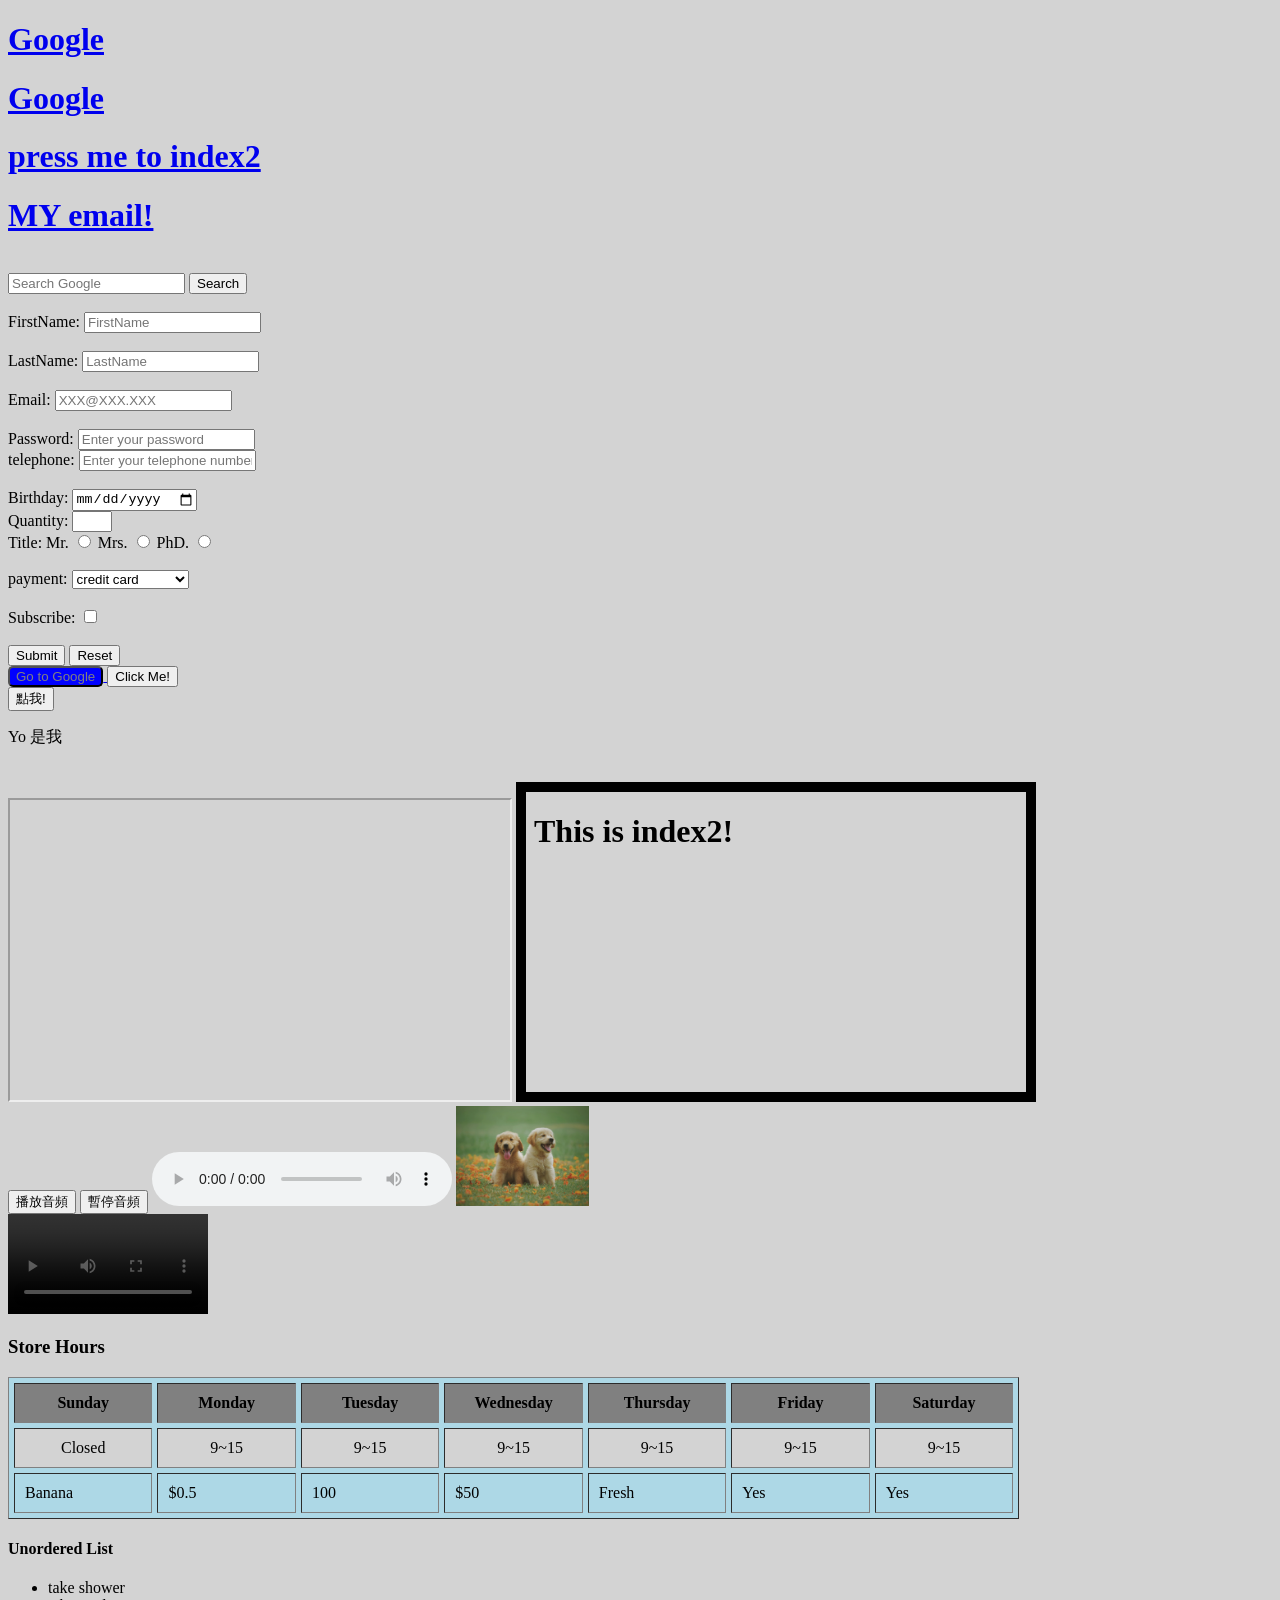
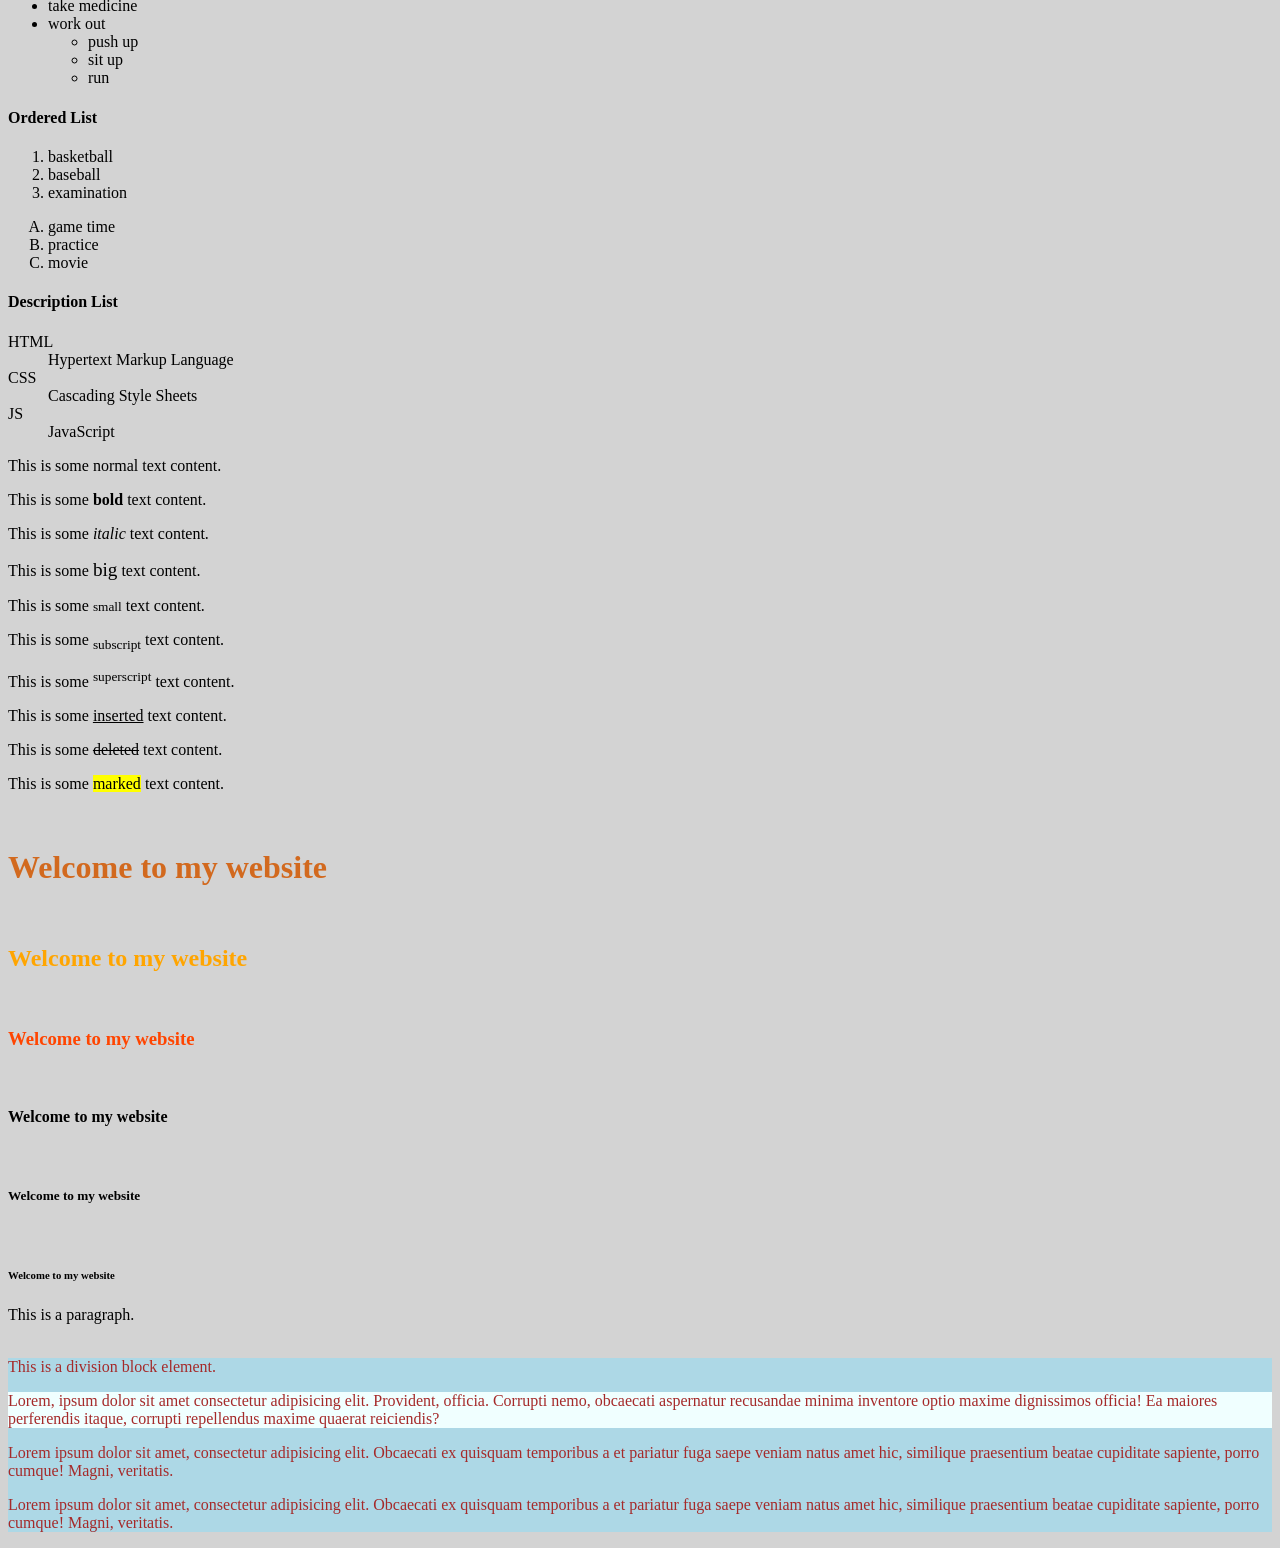
==== index.html @ 103ce876 "Initial commit: front-end project" ====
<!DOCTYPE html>
<html>
<head>
    <title>
        高孟麟的網站！
    </title>
    <!--metadata-->
    <meta charset="UTF-8">
    <meta name="Description" content="This is 高孟麟的第一個網站！">
    <meta name="Keywords" content="HTML, CSS, JavaScript">
    <meta name="Author" content="高孟麟"> 
    <meta name="viewport" content="width=device-width, initial-scale=1.0">
    <meta http-equiv="Refresh" content="600">
</head>
<body style="background-color: lightgray;">
    <!--Hyperlinks -->
   
    <a href="https://www.google.com" target="_blank">
        <h1>Google</h1>
    </a>

    <a href="https://www.google.com" target=_self title="this take you to Google">
        <h1>Google</h1>
    </a>

    <a href="index2.html" target=_self title="this take you to index2">
        <h1>press me to index2</h1>
    </a>

    <a href="jerry59877@gmail.com" target=_self title="this take you to my email">
        <h1>MY email!</h1>
    </a>

    <br>
    <!--form-->
    <form action="https://www.google.com/search" method="get" target="_blank">
        <input type="text" name="q" placeholder="Search Google">
        <button type="submit">Search</button>
    </form>
    <br>

    <form action="action_page.php" method="get" target="_blank">
        <div>
            <label for="fname">FirstName:</label>
            <input type="text" id="fname" name="fname" placeholder="FirstName" required>
        </div>
            <br>
        <div>
            <label for="lname">LastName:</label>
            <input type="text" id="lname" name="lname" placeholder="LastName" required>
        </div>
            <br>
        <div>
    
            <label for="email">Email:</label>
            <input type="email" id="email" name="email" placeholder="XXX@XXX.XXX" maxlength="10" required>
        </div>
        <div>
            <br>
            <label for="password">Password:</label>
            <input type="password" id="password" name="password" placeholder="Enter your password" maxlength="10" required>
            <br>
        </div>
        <div>
            <label for="phone">telephone:</label>
            <input type="tel" id="phone" name="phone" placeholder="Enter your telephone number"  required>
            
        </div>
        <br>
         <div>
            <label for="birthday">Birthday:</label>
            <input type="date" id="birthday" name="birthday" required>
            <br>
        </div>
        <div>
            <label for="quantity">Quantity:</label>
            <input type="number" id="quantity" name="quantity" min="0" max="5" required>
            <br>
        </div>
        <div>
            <label for="title">Title:</label>
            <label for="Mr.">Mr.</label>
            <input type="radio" name="title" value="Mr." required>
            <label for="Mrs.">Mrs.</label>
            <input type="radio" name="title" value="Mrs." required>
            <label for="PhD.">PhD.</label>
            <input type="radio" name="title" value="PhD." required>
        </div>
        <br>
        <div>
            <label for="payment">payment:</label>
            <select id="payment" name="payment" required>
                <option value="credit card">credit card</option>
                <option value="debit card">debit card</option>
                <option value="cash">cash</option>
                <option value="mobile payment">mobile payment</option>
            </select>
        </div>
        <br>
        <div>
            <label for="subscribe">Subscribe:</label>
            <input type="checkbox" id="subscribe" name="subscribe" required>
        </div>
        <br>

        <div>
            <input type="submit" value="Submit">
            <input type="reset" value="Reset">
        </div>    
    </form>
    <!--button tags-->
        <a href="https://www.google.com" target=_blank>
            <button style="background-color: blue; color: gray;border-radius: 5px;">Go to Google</button>
        </a>
        <a href="#" onclick="alert(' 高孟麟棒棒!')">
            <button>Click Me!</button>
        </a>
        <br>
        <button onclick="doSomething()">點我!</button> 
        <p id="demo">Yo 是我</p>
        <script>
            function doSomething() {
                document.getElementById("demo").innerHTML = "我是你爹!";
            }
        </script>

        
    <br>

    <!--iframe embed content from another source into an HTML document
    for example, used for ads, used in hacking techniques-->

    <iframe src="https://www.wikipedia.org" height="300" width="500" title="Iframe Example"></iframe>
    <iframe src="index2.html" style="border: 10px solid black;
    " height="300" width="500" title="Iframe Example"></iframe>
    <br>
    <!--audio-->
    
        <button onclick="playAudio()">播放音頻</button>
        <button onclick="pauseAudio()">暫停音頻</button>
        <audio controls //autoplay loop src="baby.mp3" type="audio/mpeg">
            Your browser does not support the audio element.
        </audio>
    <!--image-->
    <a href="https://zh.wikipedia.org/zh-tw/%E7%8A%AC" target=_blank title="this take you to a dog picture">
        <img src="dog.jpg" height="100" alt="this is a dog" title="they are cute dogs">
    </a>
    <br>
    <!--video-->
    <video controls //autoplay loop src="cola.mp4" height="100"></video>
    <!--table-->
    <table bgcolor="lightblue" border="1" width="80%" cellpadding="10" cellspacing="5">
        <h3>Store Hours</h3>
        <tr bgcolor="gray">
            <th width="100">Sunday</th>
            <th width="100">Monday</th>
            <th width="100">Tuesday</th>
            <th width="100">Wednesday</th>
            <th width="100">Thursday</th>
            <th width="100">Friday</th>
            <th width="100">Saturday</th>
        </tr>
        <tr bgcolor="lightgray" align="center">
            <td>Closed</td>
            <td>9~15</td>
            <td>9~15</td>
            <td>9~15</td>
            <td>9~15</td>
            <td>9~15</td>
            <td>9~15</td>
        </tr>
        <tr>
            <td>Banana</td>
            <td>$0.5</td>
            <td>100</td>
            <td>$50</td>
            <td>Fresh</td>
            <td>Yes</td>
            <td>Yes</td>
        </tr>
    </table>
    <!--list-->
        <h4>Unordered List</h4>
        <ul>
            <li>take shower</li>
            <li>take medicine</li>
            <li>work out
                <ul>
                    <li>push up</li>
                    <li>sit up</li>
                    <li>run</li>
                </ul>
            </li>
        </ul>
        

        <h4>Ordered List</h4>
        <ol>
            <li>basketball</li>
            <li>baseball</li>
            <li>examination</li>
        </ol>
        <ol type="A">
            <li>game time</li>
            <li>practice</li>
            <li>movie</li>
        </ol>
        <!--up for term and down for definition-->
        <h4>Description List</h4>
        <dt>HTML</dt>
        <dd>Hypertext Markup Language</dd>
        <dt>CSS</dt>
        <dd>Cascading Style Sheets</dd>
        <dt>JS</dt>
        <dd>JavaScript</dd>
    
    <!--text-->
    <p>This is some normal text content.</p>
    <p>This is some <b>bold</b> text content.</p>
    <p>This is some <i>italic</i> text content.</p>
    <p>This is some <big>big</big> text content.</p>
    <p>This is some <small>small</small> text content.</p>
    <p>This is some <sub>subscript</sub> text content.</p>
    <p>This is some <sup>superscript</sup> text content.</p>
    <p>This is some <ins>inserted</ins> text content.</p>
    <p>This is some <del>deleted</del>  text content.</p>
    <p>This is some <mark>marked</mark> text content.</p>
    
    <!--text-->
    <br>
    <h1 style="color: chocolate;">Welcome to my website</h1>
    <br>
    <h2 style="color: rgb(255, 165, 0);">Welcome to my website</h2>
    <br>
    <h3 style="color: #FF4500;">Welcome to my website</h3> 
    <br>
    <h4>Welcome to my website</h4>
    <br>
    <h5>Welcome to my website</h5>
    <br>
    <h6>Welcome to my website</h6>
    <p>This is a paragraph.</p>
    <br>
    <!--span= adds markup text or portion of text-->
    <div style="background-color: lightblue;color: brown;">
        This is a division block element.
    <!--div = defines a division block element of a document-->
    <p style="background-color: azure;color: brown;">Lorem, ipsum dolor sit 
        amet consectetur adipisicing elit. Provident, officia. Corrupti nemo, 
        obcaecati aspernatur recusandae minima inventore optio maxime dignissimos
         officia! Ea maiores perferendis itaque, corrupti repellendus maxime 
         quaerat reiciendis?</p>

    <p ><span style="color: brown;">Lorem ipsum dolor sit amet</span>, consectetur adipisicing elit.
         Obcaecati ex quisquam temporibus a et pariatur fuga saepe veniam natus
          amet hic, similique praesentium beatae cupiditate sapiente, porro 
          cumque! Magni, veritatis.</p>

    <p >Lorem ipsum dolor sit amet, consectetur adipisicing elit. Obcaecati 
        ex quisquam temporibus a et pariatur fuga saepe veniam natus amet hic, 
        similique praesentium beatae cupiditate sapiente, porro cumque! Magni, 
        veritatis.</p>
</body>
</html>
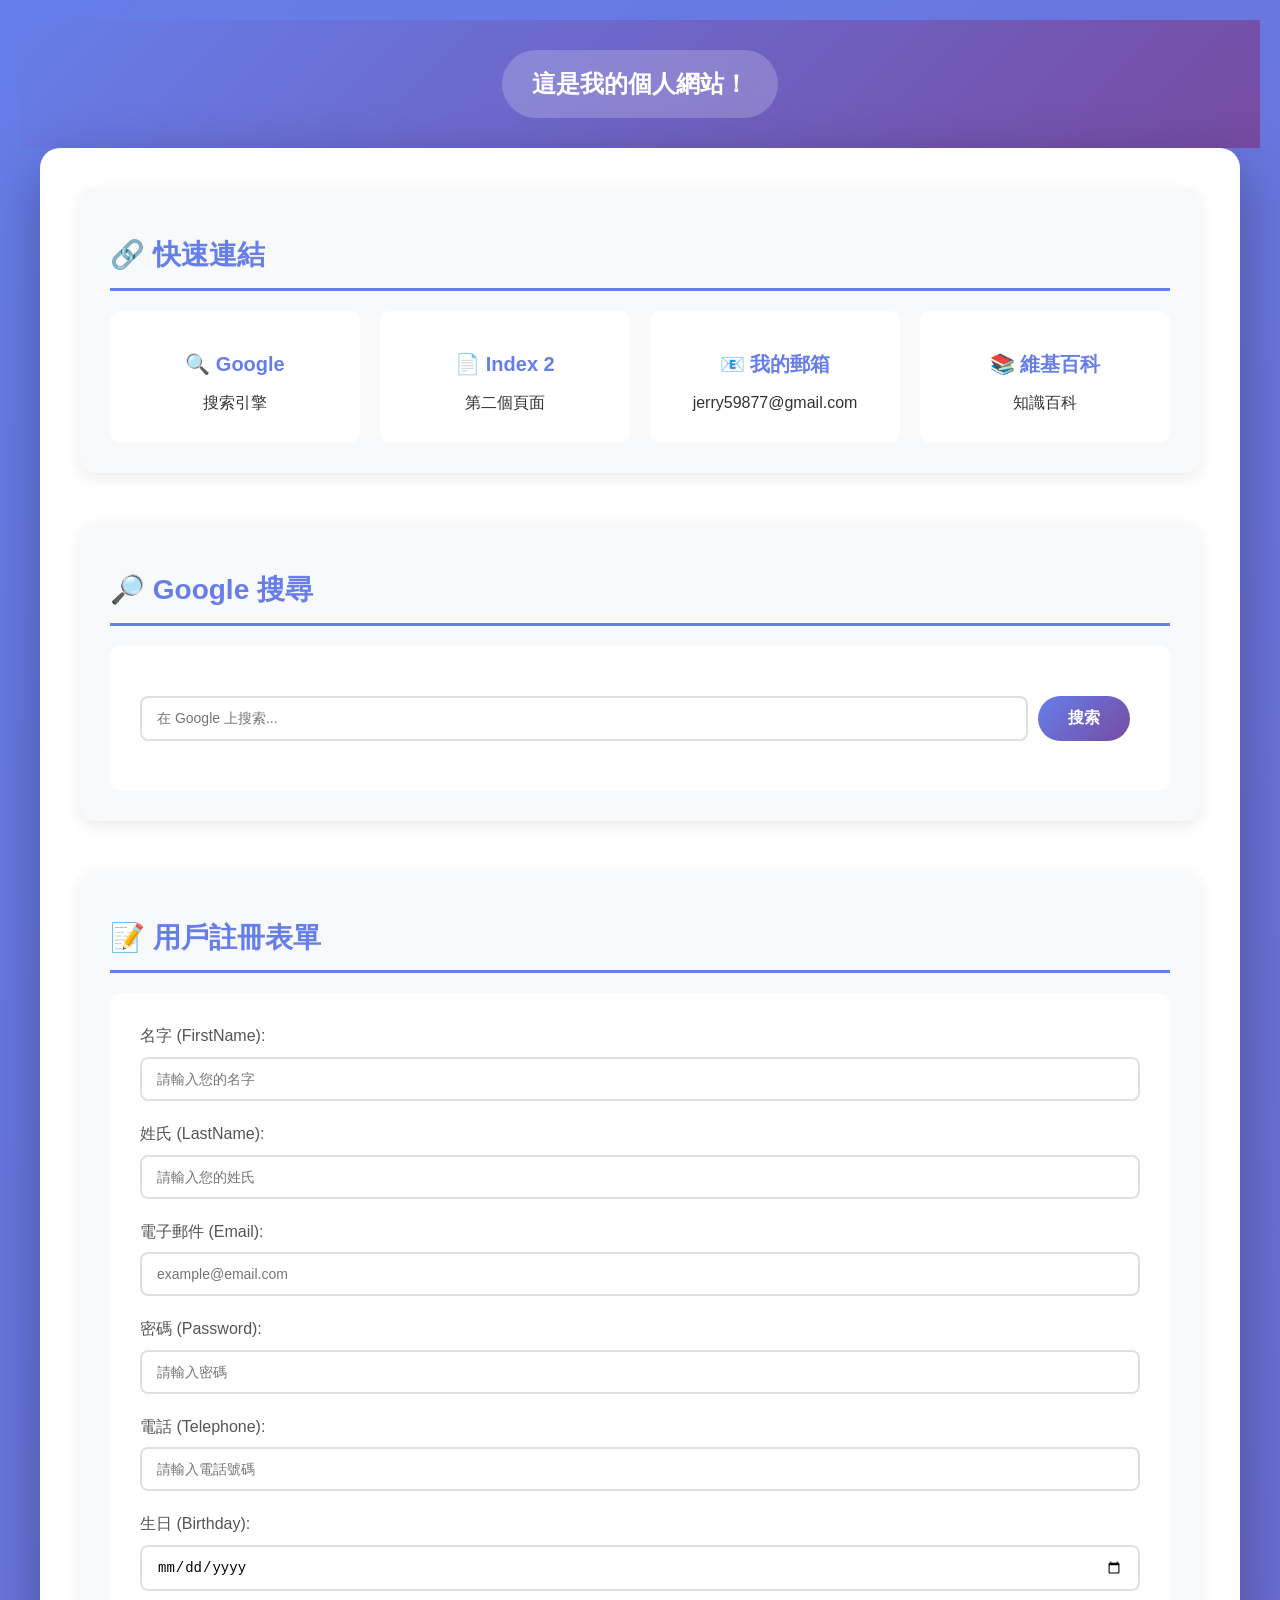
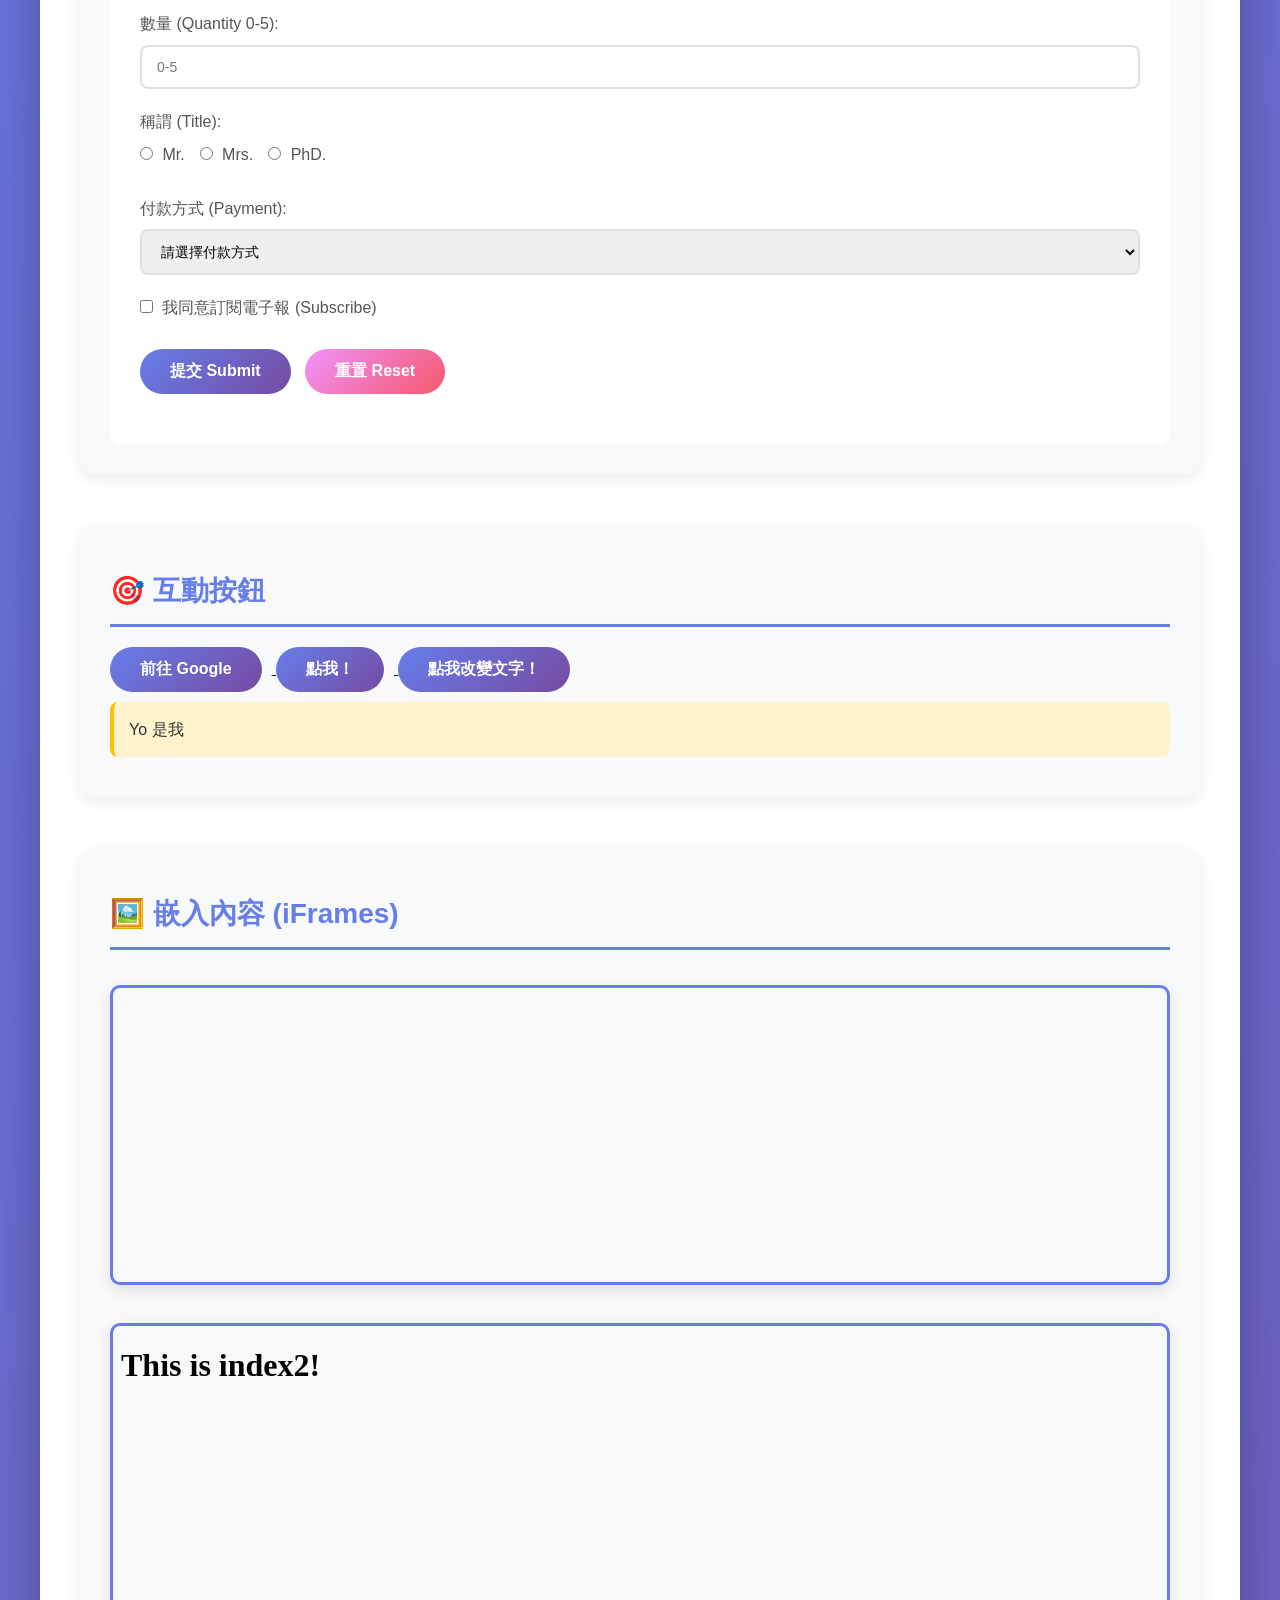
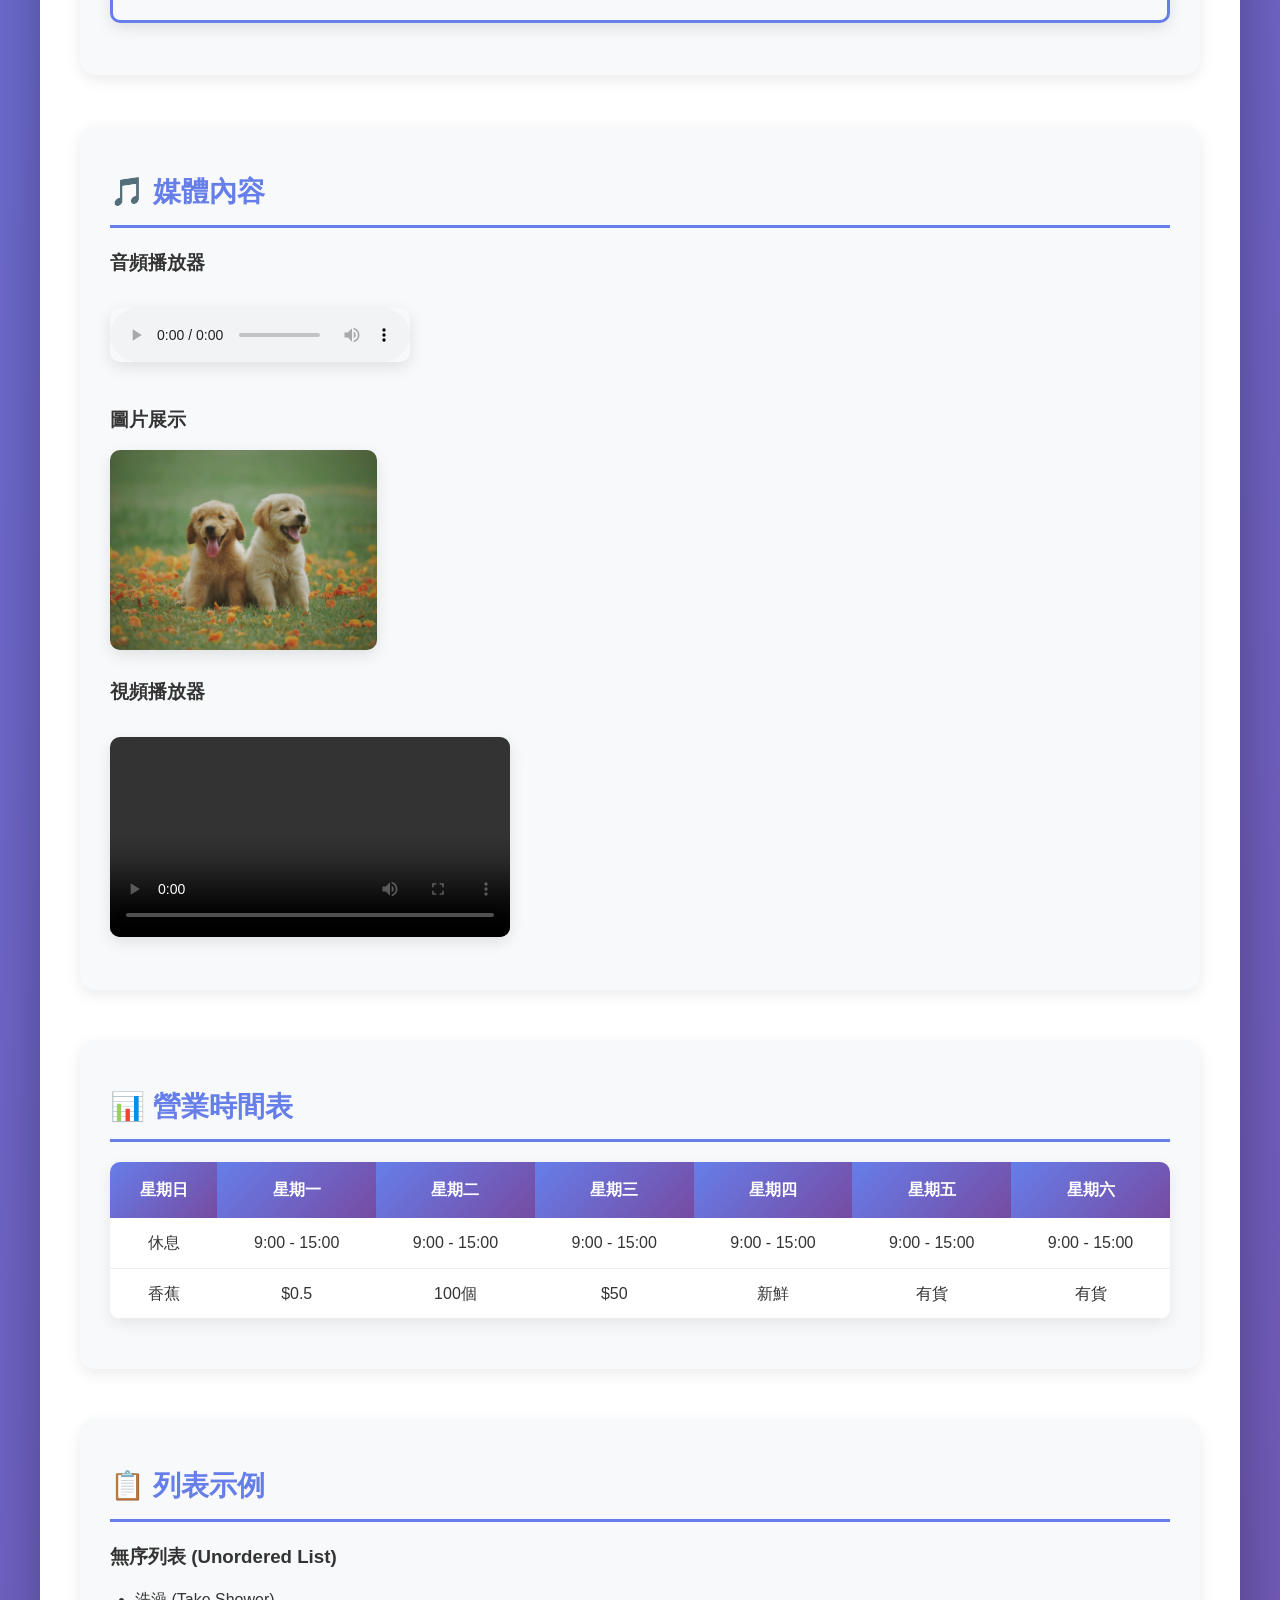
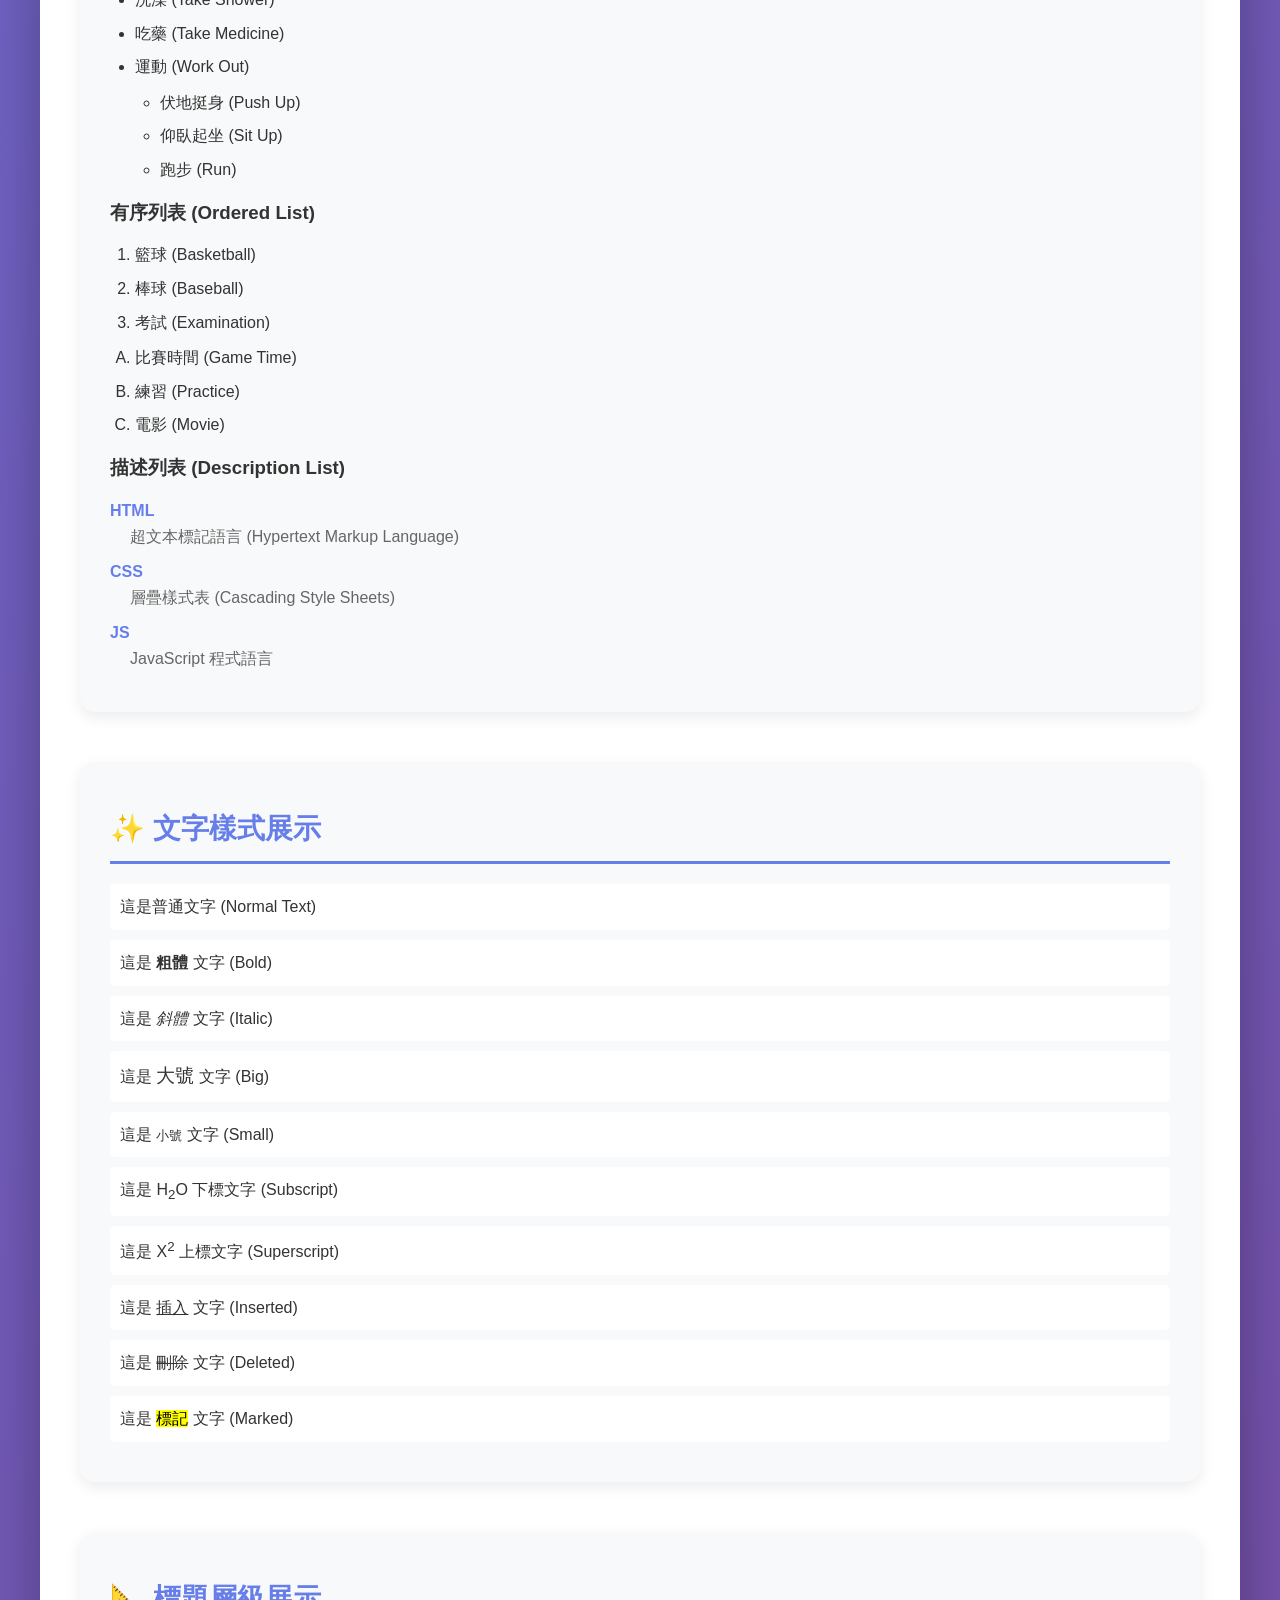
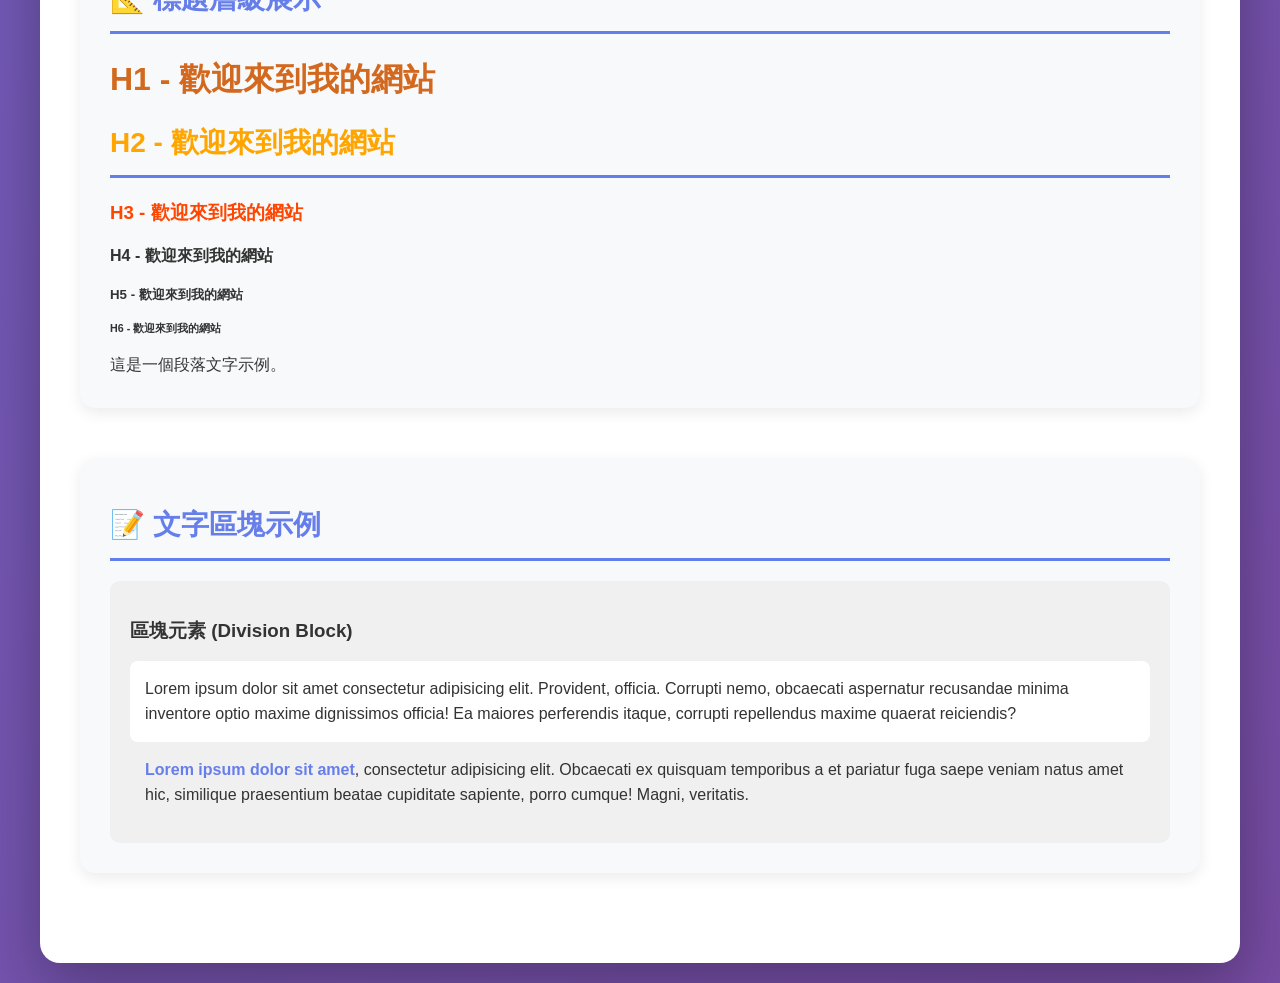
==== commit 56fc4c45: "new website plug in and UI renew" ====
--- a/index.html
+++ b/index.html
@@ -1,264 +1,309 @@
 <!DOCTYPE html>
-<html>
+<html lang="zh-TW">
 <head>
-    <title>
-        高孟麟的網站！
-    </title>
-    <!--metadata-->
+    <title>高孟麟的網站！</title>
     <meta charset="UTF-8">
     <meta name="Description" content="This is 高孟麟的第一個網站！">
     <meta name="Keywords" content="HTML, CSS, JavaScript">
     <meta name="Author" content="高孟麟"> 
     <meta name="viewport" content="width=device-width, initial-scale=1.0">
-    <meta http-equiv="Refresh" content="600">
+    <link rel="stylesheet" href="css/main.css">
 </head>
-<body style="background-color: lightgray;">
-    <!--Hyperlinks -->
-   
-    <a href="https://www.google.com" target="_blank">
-        <h1>Google</h1>
-    </a>
-
-    <a href="https://www.google.com" target=_self title="this take you to Google">
-        <h1>Google</h1>
-    </a>
-
-    <a href="index2.html" target=_self title="this take you to index2">
-        <h1>press me to index2</h1>
-    </a>
-
-    <a href="jerry59877@gmail.com" target=_self title="this take you to my email">
-        <h1>MY email!</h1>
-    </a>
-
-    <br>
-    <!--form-->
-    <form action="https://www.google.com/search" method="get" target="_blank">
-        <input type="text" name="q" placeholder="Search Google">
-        <button type="submit">Search</button>
-    </form>
-    <br>
-
-    <form action="action_page.php" method="get" target="_blank">
-        <div>
-            <label for="fname">FirstName:</label>
-            <input type="text" id="fname" name="fname" placeholder="FirstName" required>
+<body>
+    <!-- 顶部横幅 -->
+    <div class="top-banner">
+        <a href="https://jerry98166.github.io/Self-Introduction/" target="_blank">這是我的個人網站！</a>
+    </div>
+
+    <div class="container">
+        <div class="content">
+            
+            <!-- 快速链接区 -->
+            <div class="section">
+                <h2>🔗 快速連結</h2>
+                <div class="links-grid">
+                    <div class="link-card">
+                        <a href="https://www.google.com" target="_blank" title="前往 Google">
+                            <h3>🔍 Google</h3>
+                            <p>搜索引擎</p>
+                        </a>
+                    </div>
+                    <div class="link-card">
+                        <a href="html/index2.html" target="_self" title="前往 index2">
+                            <h3>📄 Index 2</h3>
+                            <p>第二個頁面</p>
+                        </a>
+                    </div>
+                    <div class="link-card">
+                        <a href="mailto:jerry59877@gmail.com" title="發送郵件">
+                            <h3>📧 我的郵箱</h3>
+                            <p>jerry59877@gmail.com</p>
+                        </a>
+                    </div>
+                    <div class="link-card">
+                        <a href="https://www.wikipedia.org" target="_blank" title="前往維基百科">
+                            <h3>📚 維基百科</h3>
+                            <p>知識百科</p>
+                        </a>
+                    </div>
+                </div>
+            </div>
+
+            <!-- Google 搜索 -->
+            <div class="section">
+                <h2>🔎 Google 搜尋</h2>
+                <form action="https://www.google.com/search" method="get" target="_blank">
+                    <div class="search-box">
+                        <input type="text" name="q" placeholder="在 Google 上搜索...">
+                        <button type="submit">搜索</button>
+                    </div>
+                </form>
+            </div>
+
+            <!-- 用户注册表单 -->
+            <div class="section">
+                <h2>📝 用戶註冊表單</h2>
+                <form action="action_page.php" method="get" target="_blank">
+                    <div class="form-group">
+                        <label for="fname">名字 (FirstName):</label>
+                        <input type="text" id="fname" name="fname" placeholder="請輸入您的名字" required>
+                    </div>
+                    
+                    <div class="form-group">
+                        <label for="lname">姓氏 (LastName):</label>
+                        <input type="text" id="lname" name="lname" placeholder="請輸入您的姓氏" required>
+                    </div>
+                    
+                    <div class="form-group">
+                        <label for="email">電子郵件 (Email):</label>
+                        <input type="email" id="email" name="email" placeholder="example@email.com" required>
+                    </div>
+                    
+                    <div class="form-group">
+                        <label for="password">密碼 (Password):</label>
+                        <input type="password" id="password" name="password" placeholder="請輸入密碼" maxlength="20" required>
+                    </div>
+                    
+                    <div class="form-group">
+                        <label for="phone">電話 (Telephone):</label>
+                        <input type="tel" id="phone" name="phone" placeholder="請輸入電話號碼" required>
+                    </div>
+                    
+                    <div class="form-group">
+                        <label for="birthday">生日 (Birthday):</label>
+                        <input type="date" id="birthday" name="birthday" required>
+                    </div>
+                    
+                    <div class="form-group">
+                        <label for="quantity">數量 (Quantity 0-5):</label>
+                        <input type="number" id="quantity" name="quantity" min="0" max="5" placeholder="0-5" required>
+                    </div>
+                    
+                    <div class="form-group">
+                        <label>稱謂 (Title):</label>
+                        <div class="radio-group">
+                            <label><input type="radio" name="title" value="Mr." required> Mr.</label>
+                            <label><input type="radio" name="title" value="Mrs." required> Mrs.</label>
+                            <label><input type="radio" name="title" value="PhD." required> PhD.</label>
+                        </div>
+                    </div>
+                    
+                    <div class="form-group">
+                        <label for="payment">付款方式 (Payment):</label>
+                        <select id="payment" name="payment" required>
+                            <option value="">請選擇付款方式</option>
+                            <option value="credit card">信用卡 (Credit Card)</option>
+                            <option value="debit card">金融卡 (Debit Card)</option>
+                            <option value="cash">現金 (Cash)</option>
+                            <option value="mobile payment">行動支付 (Mobile Payment)</option>
+                        </select>
+                    </div>
+                    
+                    <div class="form-group">
+                        <div class="checkbox-group">
+                            <label>
+                                <input type="checkbox" id="subscribe" name="subscribe" required>
+                                我同意訂閱電子報 (Subscribe)
+                            </label>
+                        </div>
+                    </div>
+                    
+                    <div class="form-group">
+                        <input type="submit" value="提交 Submit">
+                        <input type="reset" value="重置 Reset">
+                    </div>
+                </form>
+            </div>
+
+            <!-- 互动按钮 -->
+            <div class="section">
+                <h2>🎯 互動按鈕</h2>
+                <a href="https://www.google.com" target="_blank">
+                    <button>前往 Google</button>
+                </a>
+                <a href="#" onclick="alert('高孟麟棒棒!'); return false;">
+                    <button>點我！</button>
+                </a>
+                <button onclick="doSomething()">點我改變文字！</button>
+                <p id="demo">Yo 是我</p>
+                <script>
+                    function doSomething() {
+                        document.getElementById("demo").innerHTML = "我是你爹!";
+                    }
+                </script>
+            </div>
+
+            <!-- 嵌入内容 -->
+            <div class="section">
+                <h2>🖼️ 嵌入內容 (iFrames)</h2>
+                <iframe src="https://www.wikipedia.org" height="300" width="100%" title="維基百科"></iframe>
+                <iframe src="html/index2.html" style="border: 3px solid #667eea;" height="300" width="100%" title="Index 2"></iframe>
+            </div>
+
+            <!-- 媒体内容 -->
+            <div class="section">
+                <h2>🎵 媒體內容</h2>
+                
+                <h3>音頻播放器</h3>
+                <audio controls src="assets/baby.mp3" type="audio/mpeg">
+                    您的瀏覽器不支持音頻播放。
+                </audio>
+                
+                <h3 style="margin-top: 20px;">圖片展示</h3>
+                <a href="https://zh.wikipedia.org/zh-tw/%E7%8A%AC" target="_blank" title="前往狗的維基百科頁面">
+                    <img src="assets/dog.jpg" height="200" alt="這是一隻狗" title="可愛的狗狗">
+                </a>
+                
+                <h3 style="margin-top: 20px;">視頻播放器</h3>
+                <video controls src="assets/cola.mp4" height="200"></video>
+            </div>
+
+            <!-- 表格 -->
+            <div class="section">
+                <h2>📊 營業時間表</h2>
+                <table>
+                    <tr>
+                        <th>星期日</th>
+                        <th>星期一</th>
+                        <th>星期二</th>
+                        <th>星期三</th>
+                        <th>星期四</th>
+                        <th>星期五</th>
+                        <th>星期六</th>
+                    </tr>
+                    <tr>
+                        <td>休息</td>
+                        <td>9:00 - 15:00</td>
+                        <td>9:00 - 15:00</td>
+                        <td>9:00 - 15:00</td>
+                        <td>9:00 - 15:00</td>
+                        <td>9:00 - 15:00</td>
+                        <td>9:00 - 15:00</td>
+                    </tr>
+                    <tr>
+                        <td>香蕉</td>
+                        <td>$0.5</td>
+                        <td>100個</td>
+                        <td>$50</td>
+                        <td>新鮮</td>
+                        <td>有貨</td>
+                        <td>有貨</td>
+                    </tr>
+                </table>
+            </div>
+
+            <!-- 列表 -->
+            <div class="section">
+                <h2>📋 列表示例</h2>
+                
+                <h3>無序列表 (Unordered List)</h3>
+                <ul>
+                    <li>洗澡 (Take Shower)</li>
+                    <li>吃藥 (Take Medicine)</li>
+                    <li>運動 (Work Out)
+                        <ul>
+                            <li>伏地挺身 (Push Up)</li>
+                            <li>仰臥起坐 (Sit Up)</li>
+                            <li>跑步 (Run)</li>
+                        </ul>
+                    </li>
+                </ul>
+
+                <h3>有序列表 (Ordered List)</h3>
+                <ol>
+                    <li>籃球 (Basketball)</li>
+                    <li>棒球 (Baseball)</li>
+                    <li>考試 (Examination)</li>
+                </ol>
+                
+                <ol type="A">
+                    <li>比賽時間 (Game Time)</li>
+                    <li>練習 (Practice)</li>
+                    <li>電影 (Movie)</li>
+                </ol>
+
+                <h3>描述列表 (Description List)</h3>
+                <dl>
+                    <dt>HTML</dt>
+                    <dd>超文本標記語言 (Hypertext Markup Language)</dd>
+                    <dt>CSS</dt>
+                    <dd>層疊樣式表 (Cascading Style Sheets)</dd>
+                    <dt>JS</dt>
+                    <dd>JavaScript 程式語言</dd>
+                </dl>
+            </div>
+
+            <!-- 文本样式展示 -->
+            <div class="section">
+                <h2>✨ 文字樣式展示</h2>
+                <div class="text-examples">
+                    <p>這是普通文字 (Normal Text)</p>
+                    <p>這是 <b>粗體</b> 文字 (Bold)</p>
+                    <p>這是 <i>斜體</i> 文字 (Italic)</p>
+                    <p>這是 <big>大號</big> 文字 (Big)</p>
+                    <p>這是 <small>小號</small> 文字 (Small)</p>
+                    <p>這是 H<sub>2</sub>O 下標文字 (Subscript)</p>
+                    <p>這是 X<sup>2</sup> 上標文字 (Superscript)</p>
+                    <p>這是 <ins>插入</ins> 文字 (Inserted)</p>
+                    <p>這是 <del>刪除</del> 文字 (Deleted)</p>
+                    <p>這是 <mark>標記</mark> 文字 (Marked)</p>
+                </div>
+            </div>
+
+            <!-- 标题展示 -->
+            <div class="section">
+                <h2>📐 標題層級展示</h2>
+                <h1 style="color: chocolate;">H1 - 歡迎來到我的網站</h1>
+                <h2 style="color: rgb(255, 165, 0);">H2 - 歡迎來到我的網站</h2>
+                <h3 style="color: #FF4500;">H3 - 歡迎來到我的網站</h3> 
+                <h4>H4 - 歡迎來到我的網站</h4>
+                <h5>H5 - 歡迎來到我的網站</h5>
+                <h6>H6 - 歡迎來到我的網站</h6>
+                <p>這是一個段落文字示例。</p>
+            </div>
+
+            <!-- 示例文本 -->
+            <div class="section">
+                <h2>📝 文字區塊示例</h2>
+                <div style="background-color: #f0f0f0; padding: 20px; border-radius: 10px; color: #333;">
+                    <h3>區塊元素 (Division Block)</h3>
+                    <p style="background-color: white; padding: 15px; border-radius: 8px;">
+                        Lorem ipsum dolor sit amet consectetur adipisicing elit. Provident, officia. 
+                        Corrupti nemo, obcaecati aspernatur recusandae minima inventore optio maxime 
+                        dignissimos officia! Ea maiores perferendis itaque, corrupti repellendus maxime 
+                        quaerat reiciendis?
+                    </p>
+
+                    <p style="padding: 15px;">
+                        <span style="color: #667eea; font-weight: bold;">Lorem ipsum dolor sit amet</span>, 
+                        consectetur adipisicing elit. Obcaecati ex quisquam temporibus a et pariatur fuga 
+                        saepe veniam natus amet hic, similique praesentium beatae cupiditate sapiente, 
+                        porro cumque! Magni, veritatis.
+                    </p>
+                </div>
+            </div>
+
         </div>
-            <br>
-        <div>
-            <label for="lname">LastName:</label>
-            <input type="text" id="lname" name="lname" placeholder="LastName" required>
-        </div>
-            <br>
-        <div>
-    
-            <label for="email">Email:</label>
-            <input type="email" id="email" name="email" placeholder="XXX@XXX.XXX" maxlength="10" required>
-        </div>
-        <div>
-            <br>
-            <label for="password">Password:</label>
-            <input type="password" id="password" name="password" placeholder="Enter your password" maxlength="10" required>
-            <br>
-        </div>
-        <div>
-            <label for="phone">telephone:</label>
-            <input type="tel" id="phone" name="phone" placeholder="Enter your telephone number"  required>
-            
-        </div>
-        <br>
-         <div>
-            <label for="birthday">Birthday:</label>
-            <input type="date" id="birthday" name="birthday" required>
-            <br>
-        </div>
-        <div>
-            <label for="quantity">Quantity:</label>
-            <input type="number" id="quantity" name="quantity" min="0" max="5" required>
-            <br>
-        </div>
-        <div>
-            <label for="title">Title:</label>
-            <label for="Mr.">Mr.</label>
-            <input type="radio" name="title" value="Mr." required>
-            <label for="Mrs.">Mrs.</label>
-            <input type="radio" name="title" value="Mrs." required>
-            <label for="PhD.">PhD.</label>
-            <input type="radio" name="title" value="PhD." required>
-        </div>
-        <br>
-        <div>
-            <label for="payment">payment:</label>
-            <select id="payment" name="payment" required>
-                <option value="credit card">credit card</option>
-                <option value="debit card">debit card</option>
-                <option value="cash">cash</option>
-                <option value="mobile payment">mobile payment</option>
-            </select>
-        </div>
-        <br>
-        <div>
-            <label for="subscribe">Subscribe:</label>
-            <input type="checkbox" id="subscribe" name="subscribe" required>
-        </div>
-        <br>
-
-        <div>
-            <input type="submit" value="Submit">
-            <input type="reset" value="Reset">
-        </div>    
-    </form>
-    <!--button tags-->
-        <a href="https://www.google.com" target=_blank>
-            <button style="background-color: blue; color: gray;border-radius: 5px;">Go to Google</button>
-        </a>
-        <a href="#" onclick="alert(' 高孟麟棒棒!')">
-            <button>Click Me!</button>
-        </a>
-        <br>
-        <button onclick="doSomething()">點我!</button> 
-        <p id="demo">Yo 是我</p>
-        <script>
-            function doSomething() {
-                document.getElementById("demo").innerHTML = "我是你爹!";
-            }
-        </script>
-
-        
-    <br>
-
-    <!--iframe embed content from another source into an HTML document
-    for example, used for ads, used in hacking techniques-->
-
-    <iframe src="https://www.wikipedia.org" height="300" width="500" title="Iframe Example"></iframe>
-    <iframe src="index2.html" style="border: 10px solid black;
-    " height="300" width="500" title="Iframe Example"></iframe>
-    <br>
-    <!--audio-->
-    
-        <button onclick="playAudio()">播放音頻</button>
-        <button onclick="pauseAudio()">暫停音頻</button>
-        <audio controls //autoplay loop src="baby.mp3" type="audio/mpeg">
-            Your browser does not support the audio element.
-        </audio>
-    <!--image-->
-    <a href="https://zh.wikipedia.org/zh-tw/%E7%8A%AC" target=_blank title="this take you to a dog picture">
-        <img src="dog.jpg" height="100" alt="this is a dog" title="they are cute dogs">
-    </a>
-    <br>
-    <!--video-->
-    <video controls //autoplay loop src="cola.mp4" height="100"></video>
-    <!--table-->
-    <table bgcolor="lightblue" border="1" width="80%" cellpadding="10" cellspacing="5">
-        <h3>Store Hours</h3>
-        <tr bgcolor="gray">
-            <th width="100">Sunday</th>
-            <th width="100">Monday</th>
-            <th width="100">Tuesday</th>
-            <th width="100">Wednesday</th>
-            <th width="100">Thursday</th>
-            <th width="100">Friday</th>
-            <th width="100">Saturday</th>
-        </tr>
-        <tr bgcolor="lightgray" align="center">
-            <td>Closed</td>
-            <td>9~15</td>
-            <td>9~15</td>
-            <td>9~15</td>
-            <td>9~15</td>
-            <td>9~15</td>
-            <td>9~15</td>
-        </tr>
-        <tr>
-            <td>Banana</td>
-            <td>$0.5</td>
-            <td>100</td>
-            <td>$50</td>
-            <td>Fresh</td>
-            <td>Yes</td>
-            <td>Yes</td>
-        </tr>
-    </table>
-    <!--list-->
-        <h4>Unordered List</h4>
-        <ul>
-            <li>take shower</li>
-            <li>take medicine</li>
-            <li>work out
-                <ul>
-                    <li>push up</li>
-                    <li>sit up</li>
-                    <li>run</li>
-                </ul>
-            </li>
-        </ul>
-        
-
-        <h4>Ordered List</h4>
-        <ol>
-            <li>basketball</li>
-            <li>baseball</li>
-            <li>examination</li>
-        </ol>
-        <ol type="A">
-            <li>game time</li>
-            <li>practice</li>
-            <li>movie</li>
-        </ol>
-        <!--up for term and down for definition-->
-        <h4>Description List</h4>
-        <dt>HTML</dt>
-        <dd>Hypertext Markup Language</dd>
-        <dt>CSS</dt>
-        <dd>Cascading Style Sheets</dd>
-        <dt>JS</dt>
-        <dd>JavaScript</dd>
-    
-    <!--text-->
-    <p>This is some normal text content.</p>
-    <p>This is some <b>bold</b> text content.</p>
-    <p>This is some <i>italic</i> text content.</p>
-    <p>This is some <big>big</big> text content.</p>
-    <p>This is some <small>small</small> text content.</p>
-    <p>This is some <sub>subscript</sub> text content.</p>
-    <p>This is some <sup>superscript</sup> text content.</p>
-    <p>This is some <ins>inserted</ins> text content.</p>
-    <p>This is some <del>deleted</del>  text content.</p>
-    <p>This is some <mark>marked</mark> text content.</p>
-    
-    <!--text-->
-    <br>
-    <h1 style="color: chocolate;">Welcome to my website</h1>
-    <br>
-    <h2 style="color: rgb(255, 165, 0);">Welcome to my website</h2>
-    <br>
-    <h3 style="color: #FF4500;">Welcome to my website</h3> 
-    <br>
-    <h4>Welcome to my website</h4>
-    <br>
-    <h5>Welcome to my website</h5>
-    <br>
-    <h6>Welcome to my website</h6>
-    <p>This is a paragraph.</p>
-    <br>
-    <!--span= adds markup text or portion of text-->
-    <div style="background-color: lightblue;color: brown;">
-        This is a division block element.
-    <!--div = defines a division block element of a document-->
-    <p style="background-color: azure;color: brown;">Lorem, ipsum dolor sit 
-        amet consectetur adipisicing elit. Provident, officia. Corrupti nemo, 
-        obcaecati aspernatur recusandae minima inventore optio maxime dignissimos
-         officia! Ea maiores perferendis itaque, corrupti repellendus maxime 
-         quaerat reiciendis?</p>
-
-    <p ><span style="color: brown;">Lorem ipsum dolor sit amet</span>, consectetur adipisicing elit.
-         Obcaecati ex quisquam temporibus a et pariatur fuga saepe veniam natus
-          amet hic, similique praesentium beatae cupiditate sapiente, porro 
-          cumque! Magni, veritatis.</p>
-
-    <p >Lorem ipsum dolor sit amet, consectetur adipisicing elit. Obcaecati 
-        ex quisquam temporibus a et pariatur fuga saepe veniam natus amet hic, 
-        similique praesentium beatae cupiditate sapiente, porro cumque! Magni, 
-        veritatis.</p>
+    </div>
 </body>
 </html>
--- a/css/main.css
+++ b/css/main.css
@@ -0,0 +1,337 @@
+/* 全局样式 */
+* {
+    margin: 0;
+    padding: 0;
+    box-sizing: border-box;
+}
+
+body {
+    font-family: 'Segoe UI', Tahoma, Geneva, Verdana, sans-serif;
+    line-height: 1.6;
+    color: #333;
+    background: linear-gradient(135deg, #667eea 0%, #764ba2 100%);
+    min-height: 100vh;
+    padding: 20px;
+}
+
+.container {
+    max-width: 1200px;
+    margin: 0 auto;
+    background: white;
+    border-radius: 20px;
+    box-shadow: 0 20px 60px rgba(0, 0, 0, 0.3);
+    overflow: hidden;
+}
+
+/* 顶部横幅 */
+.top-banner {
+    background: linear-gradient(135deg, #667eea 0%, #764ba2 100%);
+    padding: 30px;
+    text-align: center;
+    color: white;
+}
+
+.top-banner a {
+    display: inline-block;
+    background: rgba(255, 255, 255, 0.2);
+    padding: 15px 30px;
+    border-radius: 50px;
+    color: white;
+    text-decoration: none;
+    font-size: 24px;
+    font-weight: bold;
+    transition: all 0.3s ease;
+    backdrop-filter: blur(10px);
+}
+
+.top-banner a:hover {
+    background: rgba(255, 255, 255, 0.3);
+    transform: translateY(-5px);
+    box-shadow: 0 10px 25px rgba(0, 0, 0, 0.2);
+}
+
+/* 主要内容区 */
+.content {
+    padding: 40px;
+}
+
+/* 区块样式 */
+.section {
+    margin-bottom: 50px;
+    padding: 30px;
+    background: #f8f9fa;
+    border-radius: 15px;
+    box-shadow: 0 5px 15px rgba(0, 0, 0, 0.08);
+}
+
+.section h2 {
+    color: #667eea;
+    margin-bottom: 20px;
+    font-size: 28px;
+    border-bottom: 3px solid #667eea;
+    padding-bottom: 10px;
+}
+
+/* 链接网格 */
+.links-grid {
+    display: grid;
+    grid-template-columns: repeat(auto-fit, minmax(250px, 1fr));
+    gap: 20px;
+    margin-top: 20px;
+}
+
+.link-card {
+    background: white;
+    padding: 25px;
+    border-radius: 10px;
+    text-align: center;
+    transition: all 0.3s ease;
+    border: 2px solid transparent;
+}
+
+.link-card:hover {
+    transform: translateY(-5px);
+    box-shadow: 0 10px 25px rgba(0, 0, 0, 0.15);
+    border-color: #667eea;
+}
+
+.link-card a {
+    text-decoration: none;
+    color: #333;
+    display: block;
+}
+
+.link-card h3 {
+    color: #667eea;
+    margin: 10px 0;
+    font-size: 20px;
+}
+
+/* 表单样式 */
+form {
+    background: white;
+    padding: 30px;
+    border-radius: 10px;
+}
+
+.form-group {
+    margin-bottom: 20px;
+}
+
+label {
+    display: block;
+    margin-bottom: 8px;
+    color: #555;
+    font-weight: 500;
+}
+
+input[type="text"],
+input[type="email"],
+input[type="password"],
+input[type="tel"],
+input[type="date"],
+input[type="number"],
+select,
+textarea {
+    width: 100%;
+    padding: 12px 15px;
+    border: 2px solid #e0e0e0;
+    border-radius: 8px;
+    font-size: 14px;
+    transition: all 0.3s ease;
+}
+
+input:focus,
+select:focus,
+textarea:focus {
+    outline: none;
+    border-color: #667eea;
+    box-shadow: 0 0 0 3px rgba(102, 126, 234, 0.1);
+}
+
+/* 按钮样式 */
+button,
+input[type="submit"],
+input[type="reset"] {
+    background: linear-gradient(135deg, #667eea 0%, #764ba2 100%);
+    color: white;
+    padding: 12px 30px;
+    border: none;
+    border-radius: 25px;
+    font-size: 16px;
+    font-weight: bold;
+    cursor: pointer;
+    transition: all 0.3s ease;
+    margin-right: 10px;
+}
+
+button:hover,
+input[type="submit"]:hover,
+input[type="reset"]:hover {
+    transform: translateY(-3px);
+    box-shadow: 0 10px 25px rgba(102, 126, 234, 0.4);
+}
+
+input[type="reset"] {
+    background: linear-gradient(135deg, #f093fb 0%, #f5576c 100%);
+}
+
+/* 搜索框样式 */
+.search-box {
+    display: flex;
+    gap: 10px;
+    margin: 20px 0;
+}
+
+.search-box input {
+    flex: 1;
+}
+
+/* 单选框和复选框 */
+.radio-group,
+.checkbox-group {
+    display: flex;
+    gap: 15px;
+    align-items: center;
+    flex-wrap: wrap;
+}
+
+input[type="radio"],
+input[type="checkbox"] {
+    width: auto;
+    margin-right: 5px;
+}
+
+/* 表格样式 */
+table {
+    width: 100%;
+    border-collapse: collapse;
+    margin: 20px 0;
+    background: white;
+    border-radius: 10px;
+    overflow: hidden;
+    box-shadow: 0 5px 15px rgba(0, 0, 0, 0.08);
+}
+
+th {
+    background: linear-gradient(135deg, #667eea 0%, #764ba2 100%);
+    color: white;
+    padding: 15px;
+    text-align: center;
+    font-weight: 600;
+}
+
+td {
+    padding: 12px 15px;
+    border-bottom: 1px solid #eee;
+    text-align: center;
+}
+
+tr:hover {
+    background: #f8f9fa;
+}
+
+/* 列表样式 */
+ul, ol {
+    margin-left: 25px;
+    margin-top: 10px;
+}
+
+li {
+    margin-bottom: 8px;
+    line-height: 1.6;
+}
+
+/* iframe 样式 */
+iframe {
+    border-radius: 10px;
+    border: 3px solid #667eea;
+    margin: 15px 0;
+    box-shadow: 0 5px 15px rgba(0, 0, 0, 0.1);
+}
+
+/* 媒体样式 */
+audio,
+video {
+    border-radius: 10px;
+    margin: 15px 0;
+    box-shadow: 0 5px 15px rgba(0, 0, 0, 0.1);
+}
+
+img {
+    border-radius: 10px;
+    transition: transform 0.3s ease;
+    box-shadow: 0 5px 15px rgba(0, 0, 0, 0.1);
+}
+
+img:hover {
+    transform: scale(1.05);
+}
+
+/* 文本样式展示 */
+.text-examples p {
+    margin: 10px 0;
+    padding: 10px;
+    background: white;
+    border-radius: 5px;
+}
+
+/* 标题样式 */
+h1, h2, h3, h4, h5, h6 {
+    margin: 15px 0;
+}
+
+/* 响应式设计 */
+@media (max-width: 768px) {
+    .container {
+        margin: 10px;
+    }
+    
+    .content {
+        padding: 20px;
+    }
+    
+    .links-grid {
+        grid-template-columns: 1fr;
+    }
+    
+    .top-banner a {
+        font-size: 18px;
+        padding: 12px 25px;
+    }
+}
+
+/* 美化描述列表 */
+dt {
+    font-weight: bold;
+    color: #667eea;
+    margin-top: 10px;
+}
+
+dd {
+    margin-left: 20px;
+    margin-bottom: 10px;
+    color: #666;
+}
+
+/* 交互式 demo 区域 */
+#demo {
+    background: #fff3cd;
+    padding: 15px;
+    border-radius: 8px;
+    border-left: 4px solid #ffc107;
+    margin: 10px 0;
+}
+
+/* 分隔线 */
+hr {
+    border: none;
+    height: 2px;
+    background: linear-gradient(to right, transparent, #667eea, transparent);
+    margin: 30px 0;
+}
+
+/* 平滑滚动 */
+html {
+    scroll-behavior: smooth;
+}
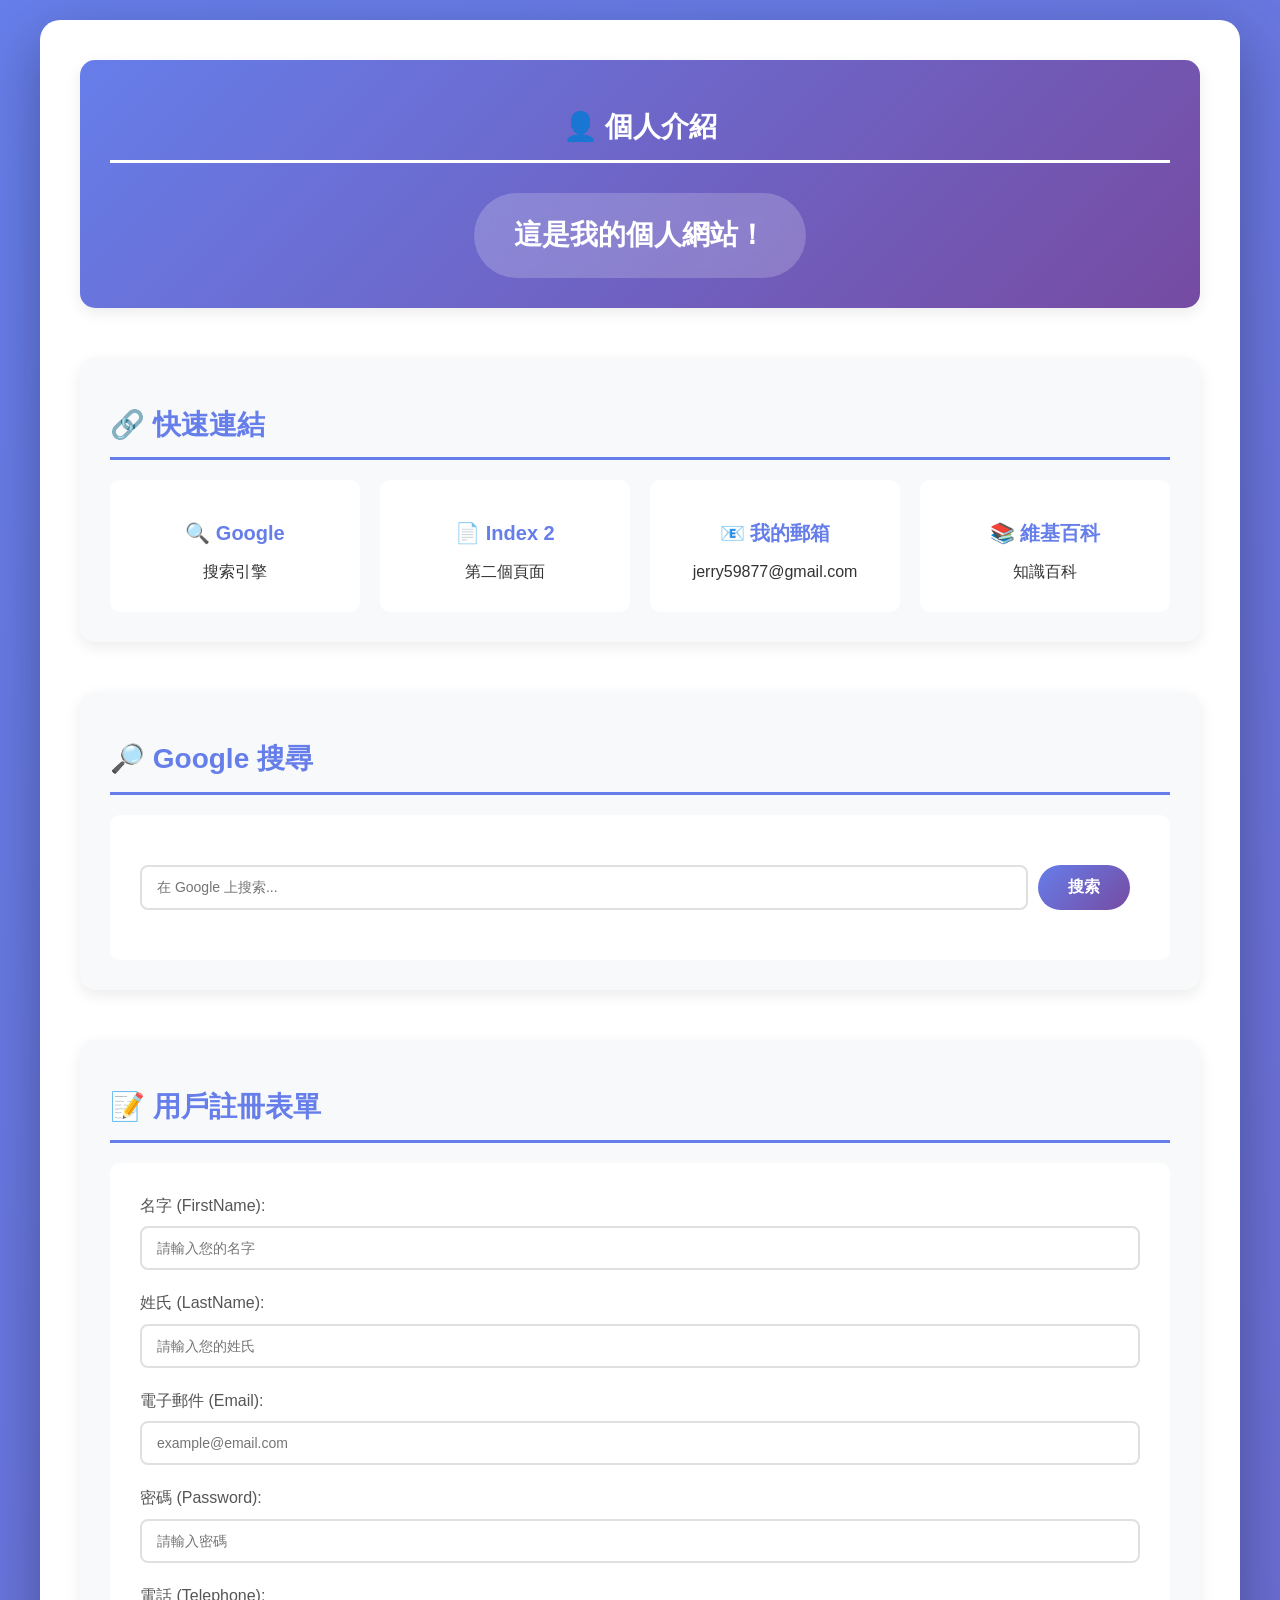
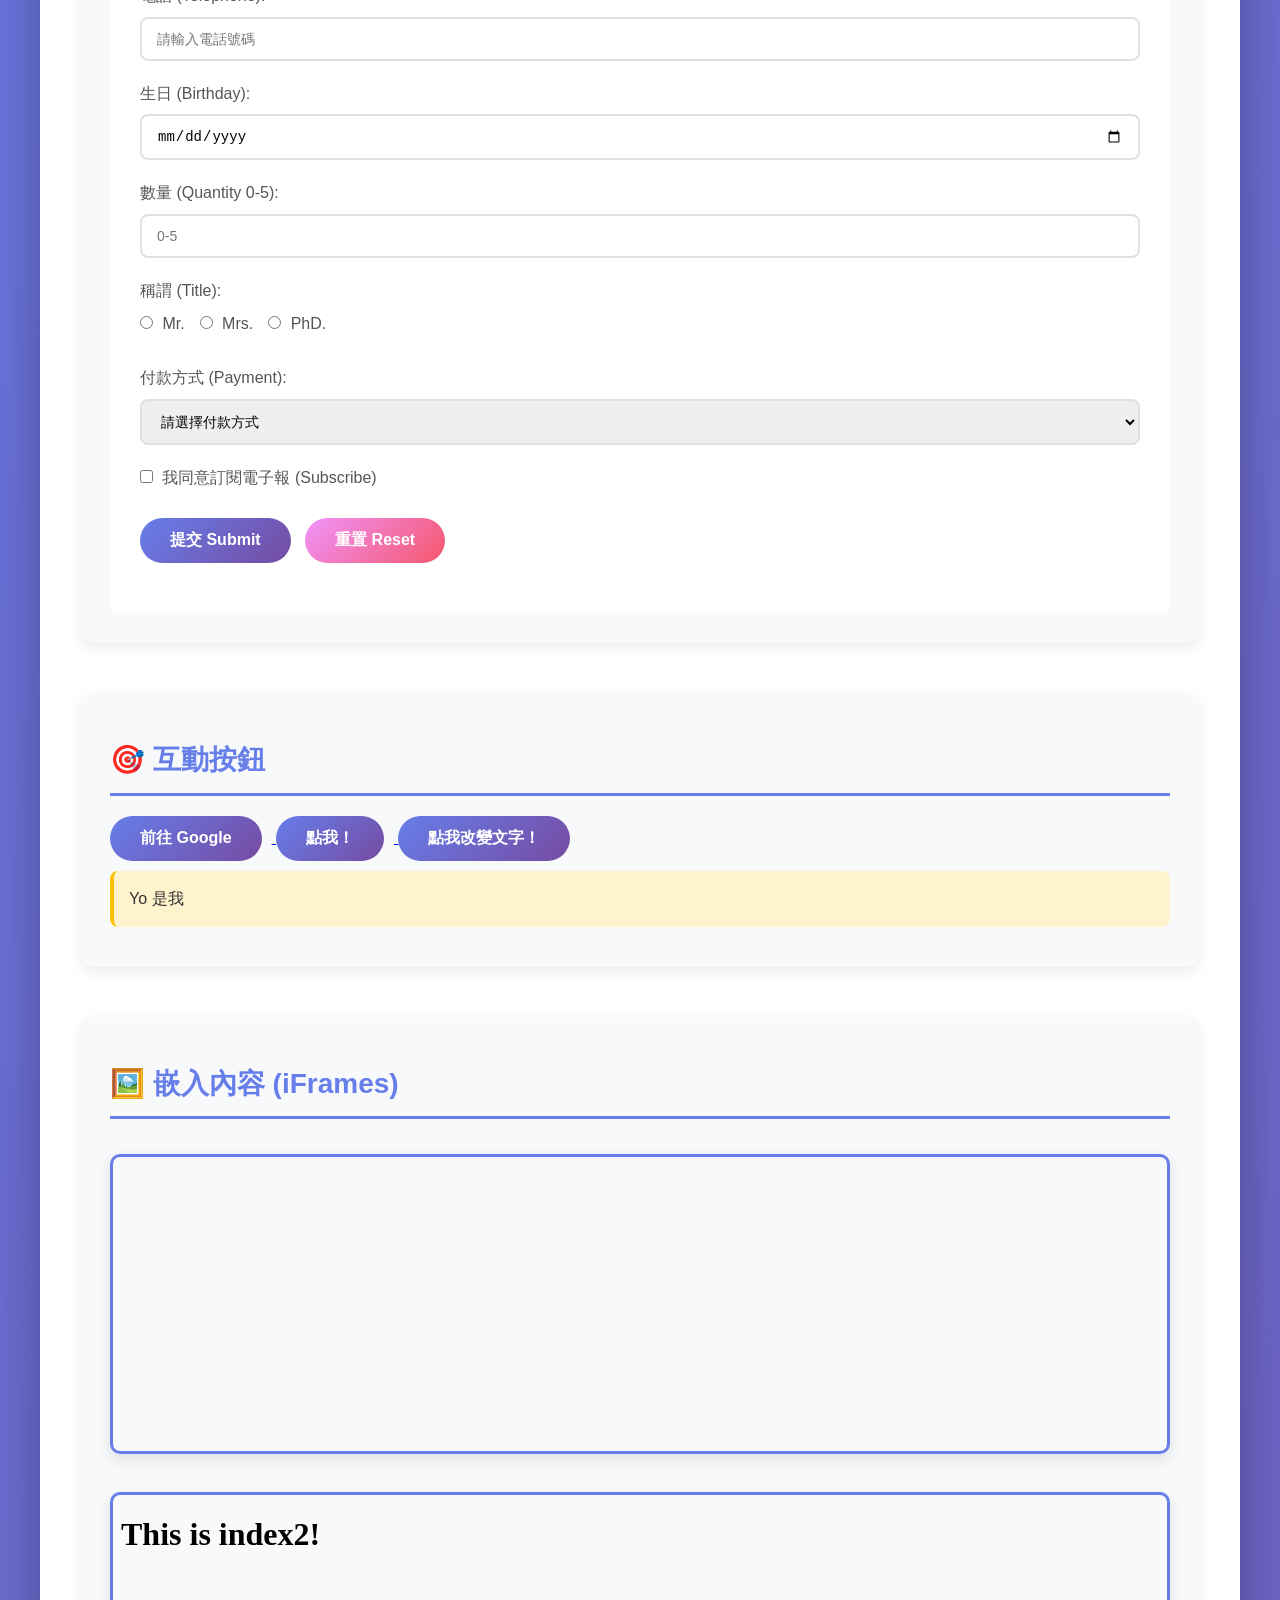
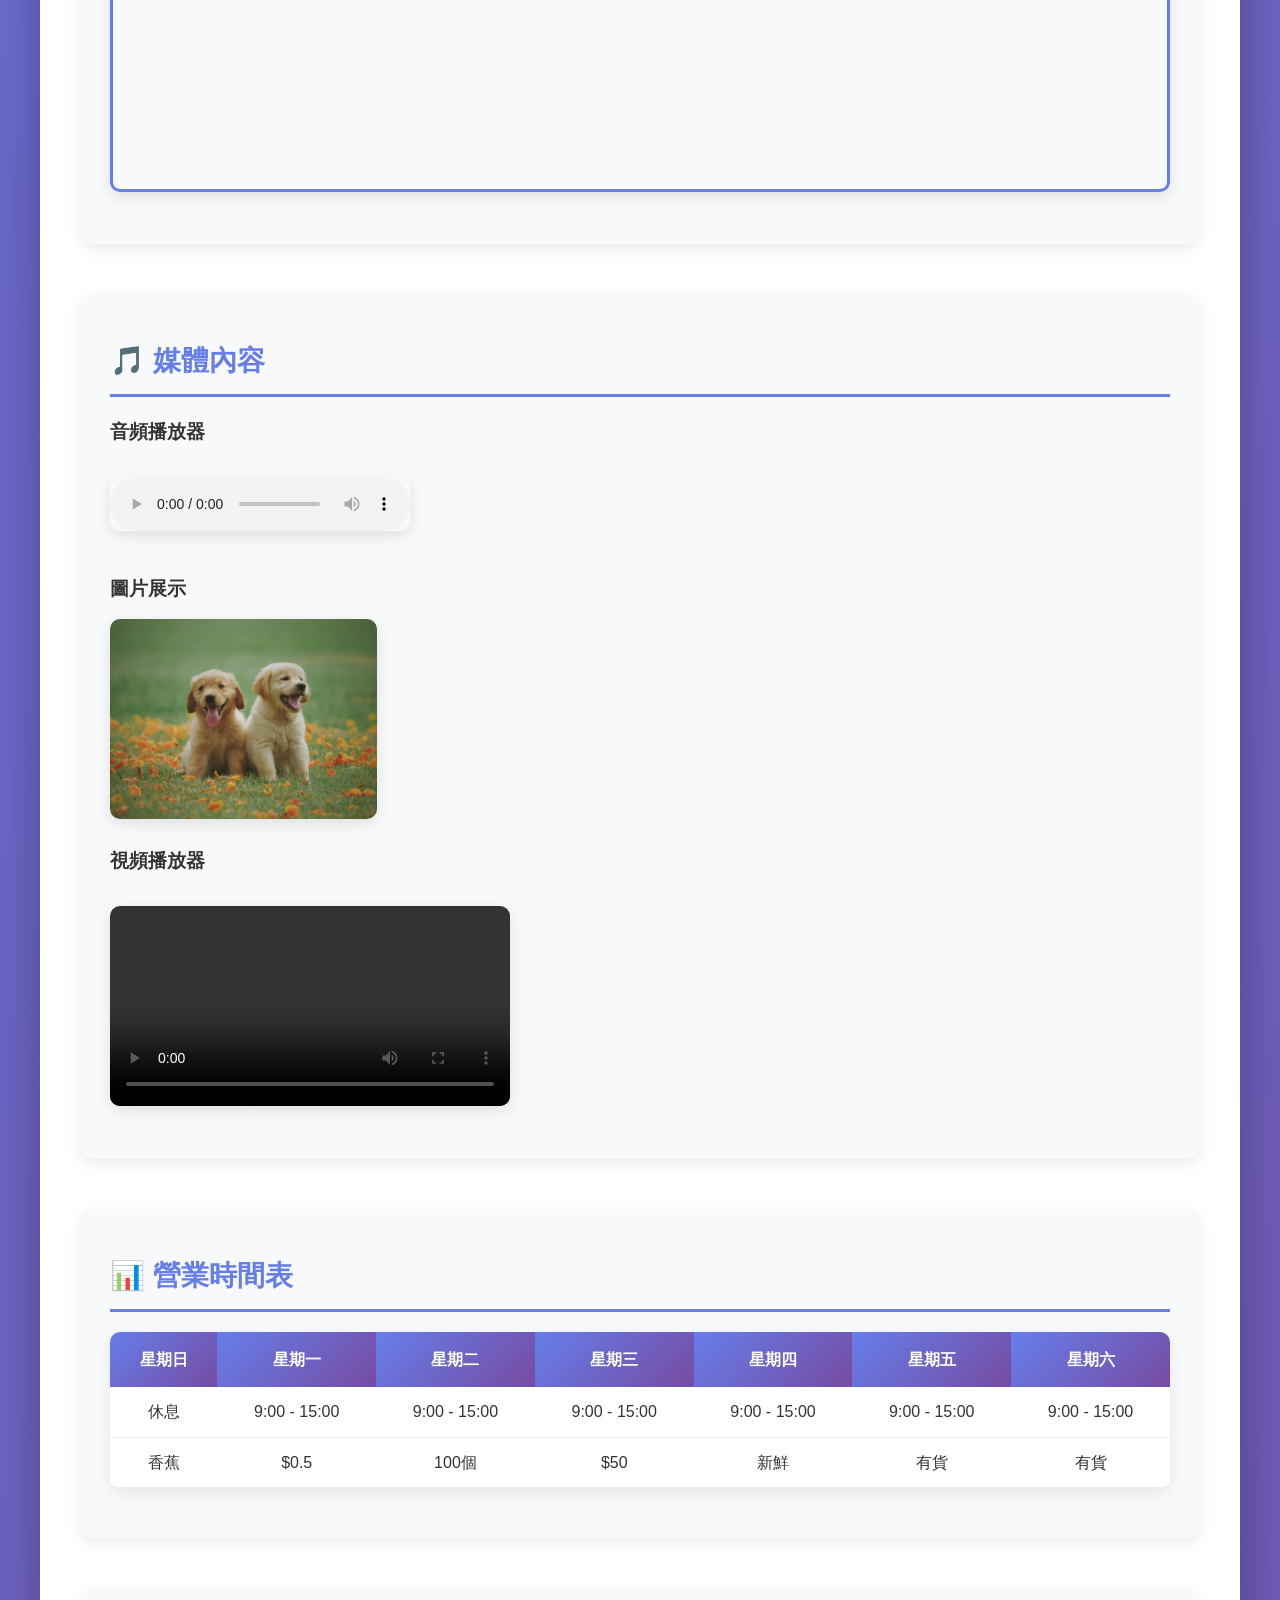
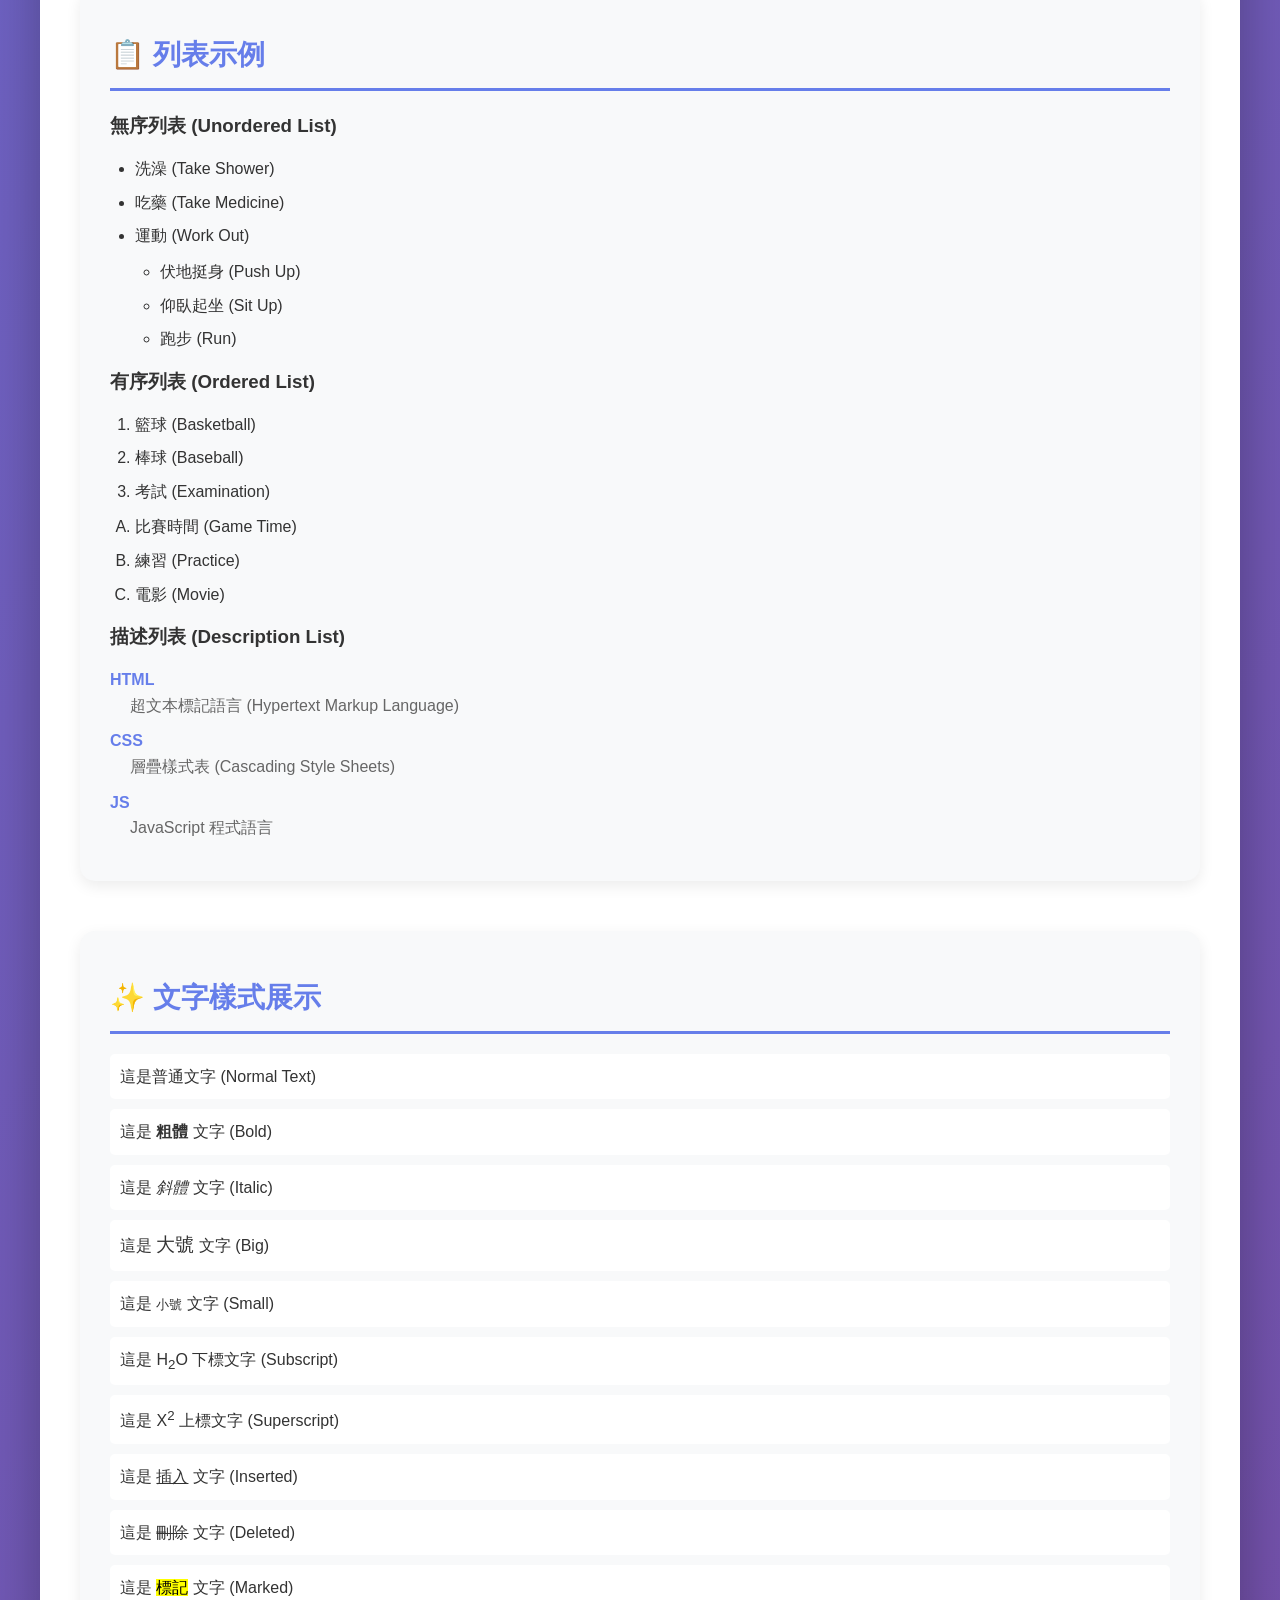
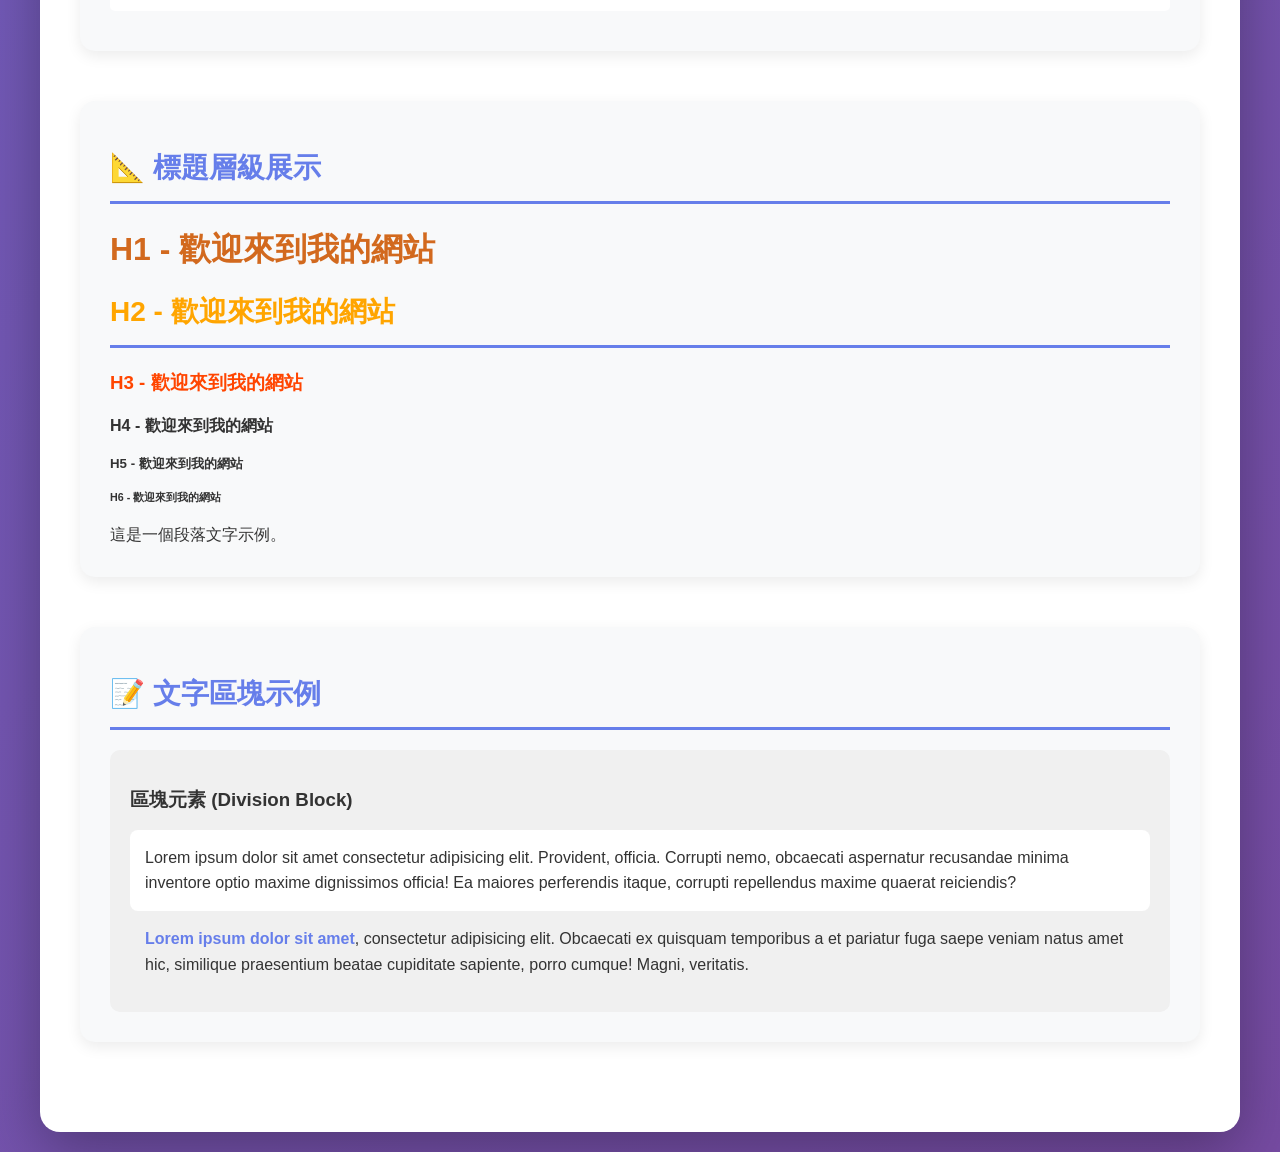
==== commit 4adbb1db: "block change" ====
--- a/index.html
+++ b/index.html
@@ -10,13 +10,16 @@
     <link rel="stylesheet" href="css/main.css">
 </head>
 <body>
-    <!-- 顶部横幅 -->
-    <div class="top-banner">
-        <a href="https://jerry98166.github.io/Self-Introduction/" target="_blank">這是我的個人網站！</a>
-    </div>
-
     <div class="container">
         <div class="content">
+            
+            <!-- 个人网站链接 -->
+            <div class="section" style="background: linear-gradient(135deg, #667eea 0%, #764ba2 100%); color: white; text-align: center;">
+                <h2 style="color: white; border-bottom: 3px solid white;">👤 個人介紹</h2>
+                <a href="https://jerry98166.github.io/Self-Introduction/" target="_blank" style="display: inline-block; background: rgba(255, 255, 255, 0.2); padding: 20px 40px; border-radius: 50px; color: white; text-decoration: none; font-size: 28px; font-weight: bold; transition: all 0.3s ease; backdrop-filter: blur(10px); margin-top: 10px;">
+                    這是我的個人網站！
+                </a>
+            </div>
             
             <!-- 快速链接区 -->
             <div class="section">
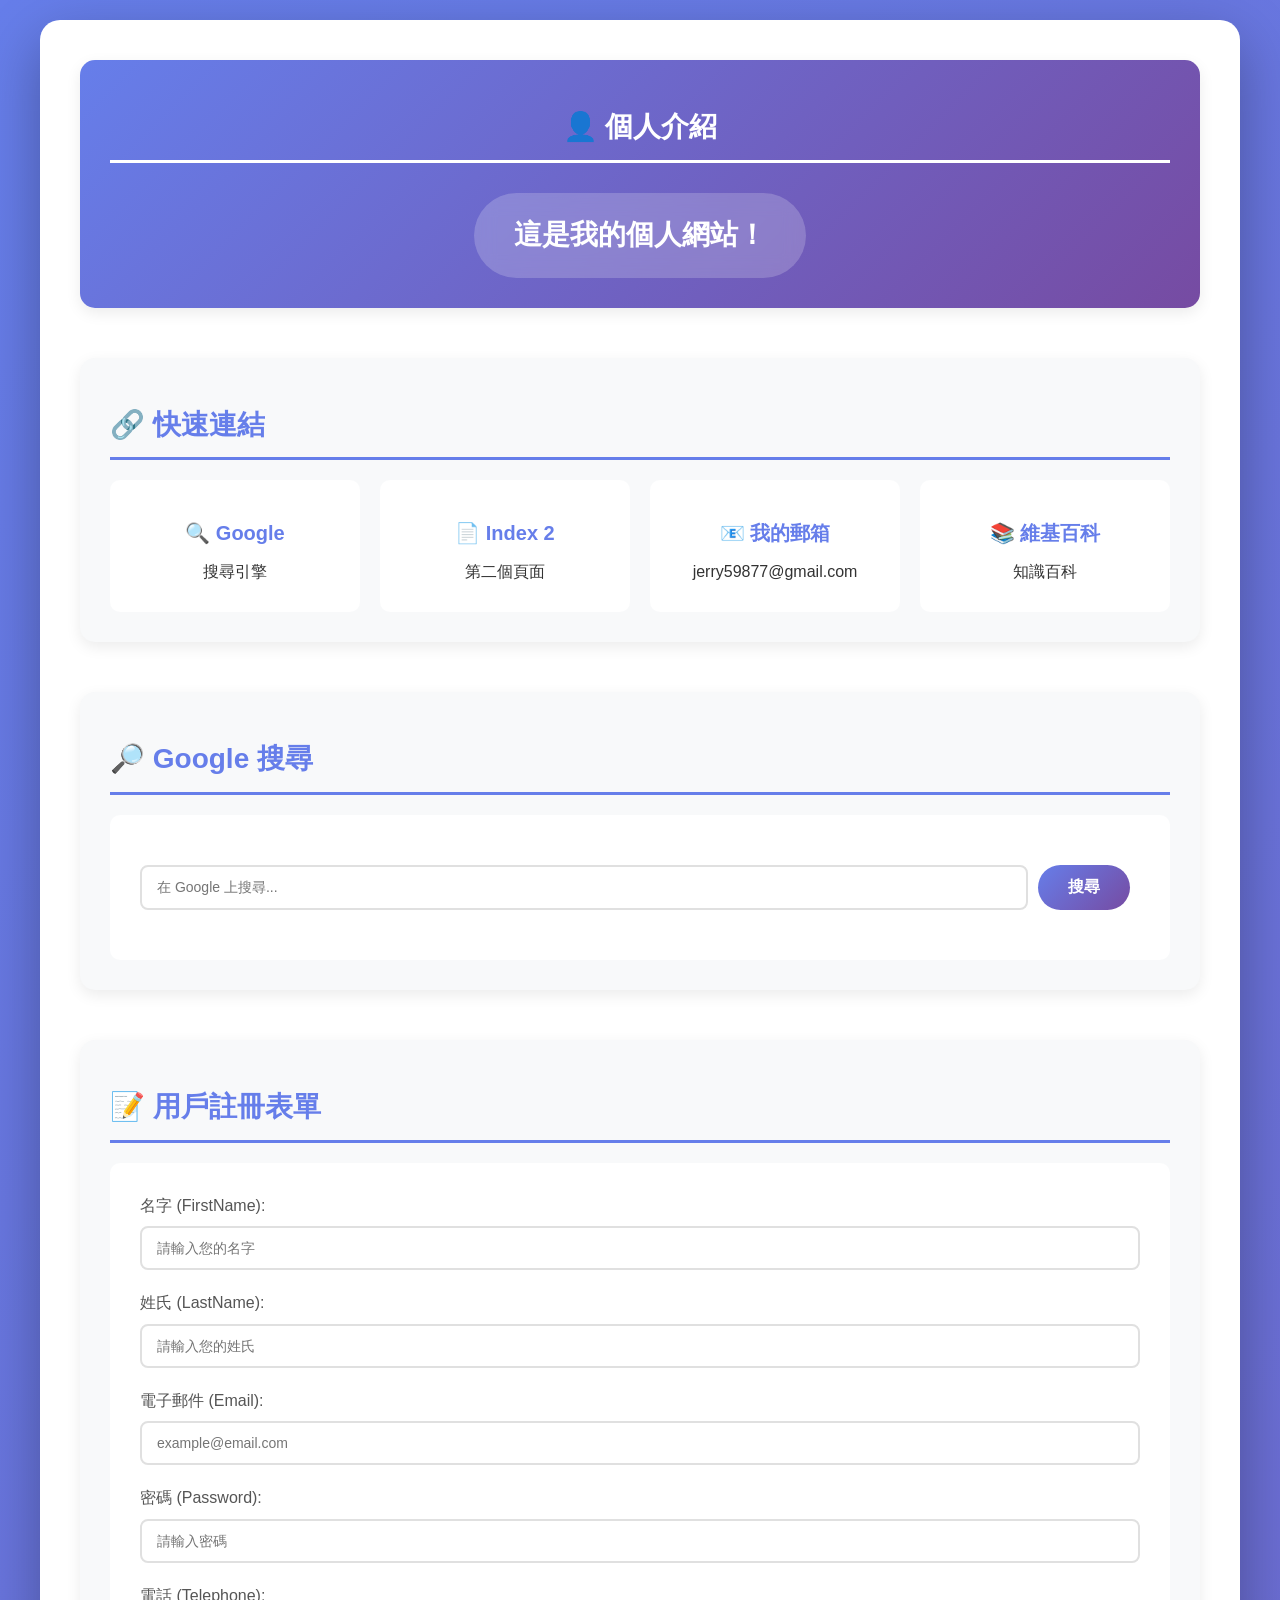
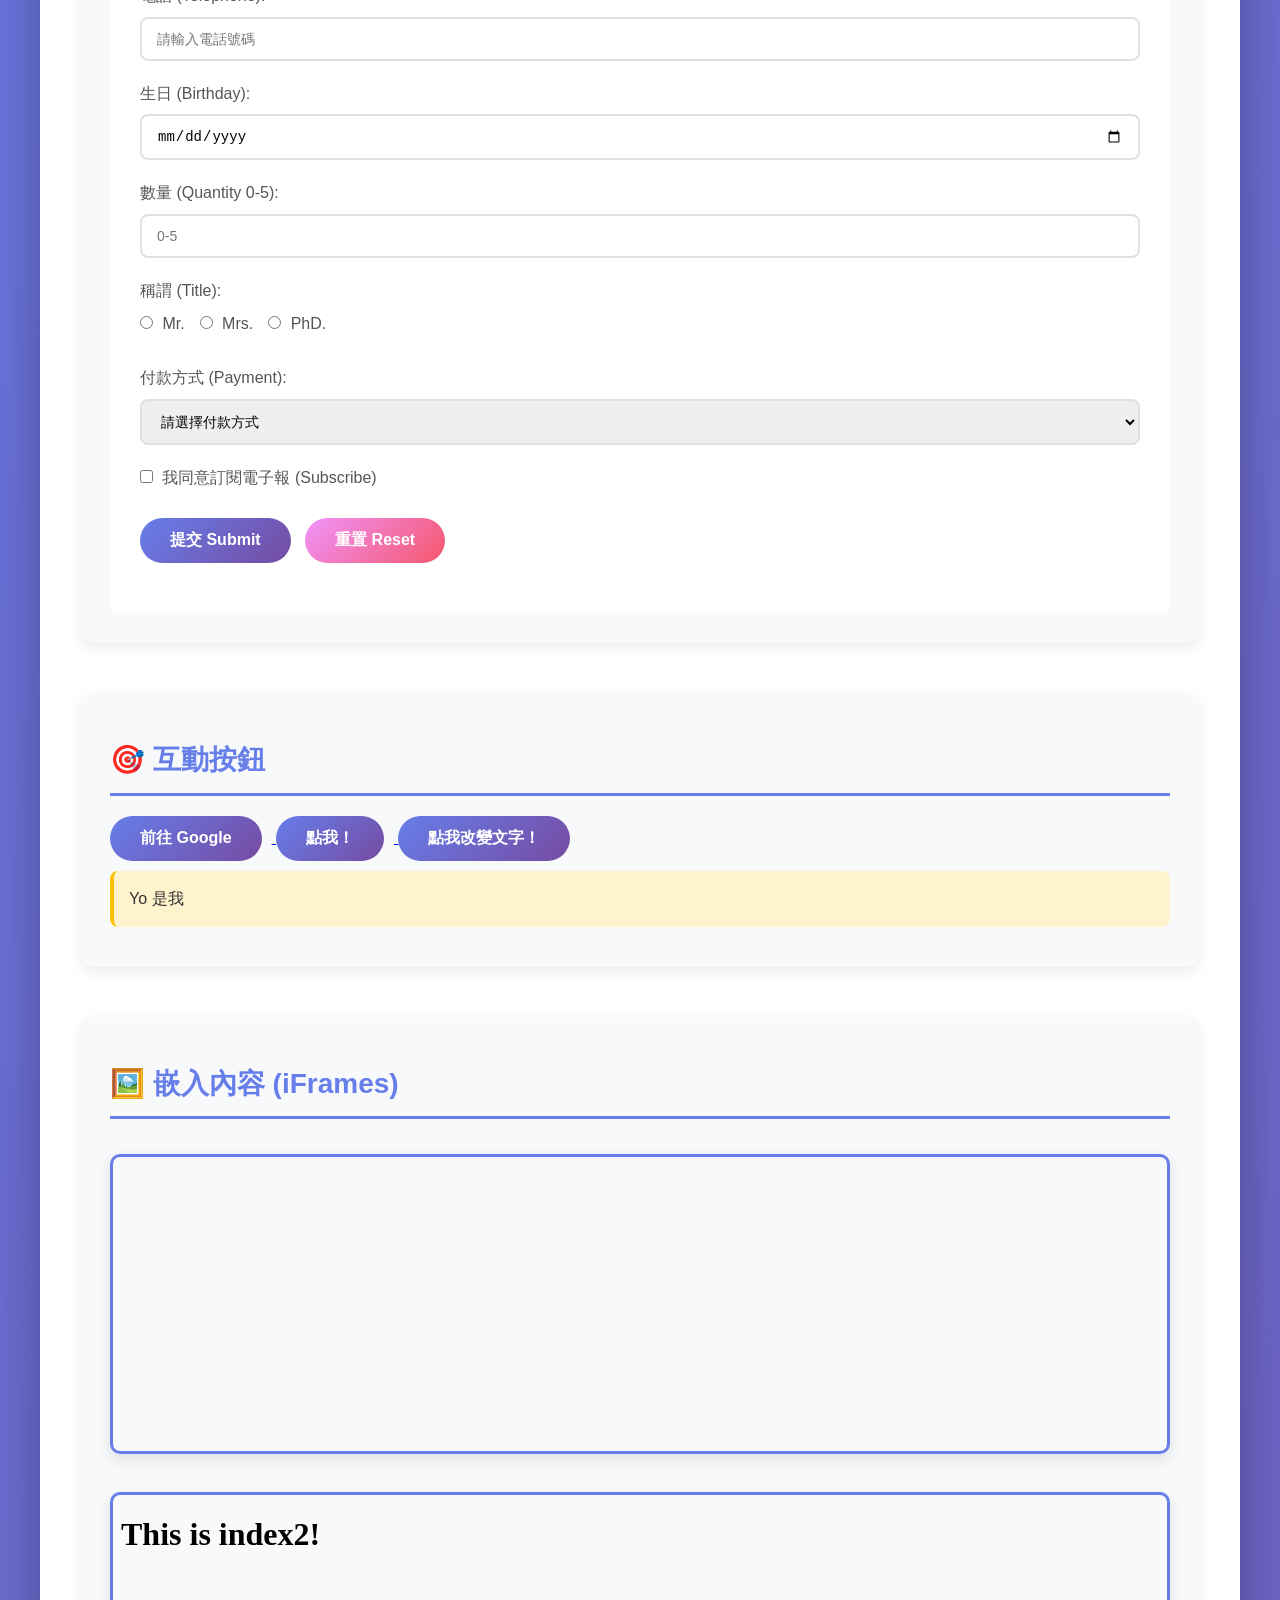
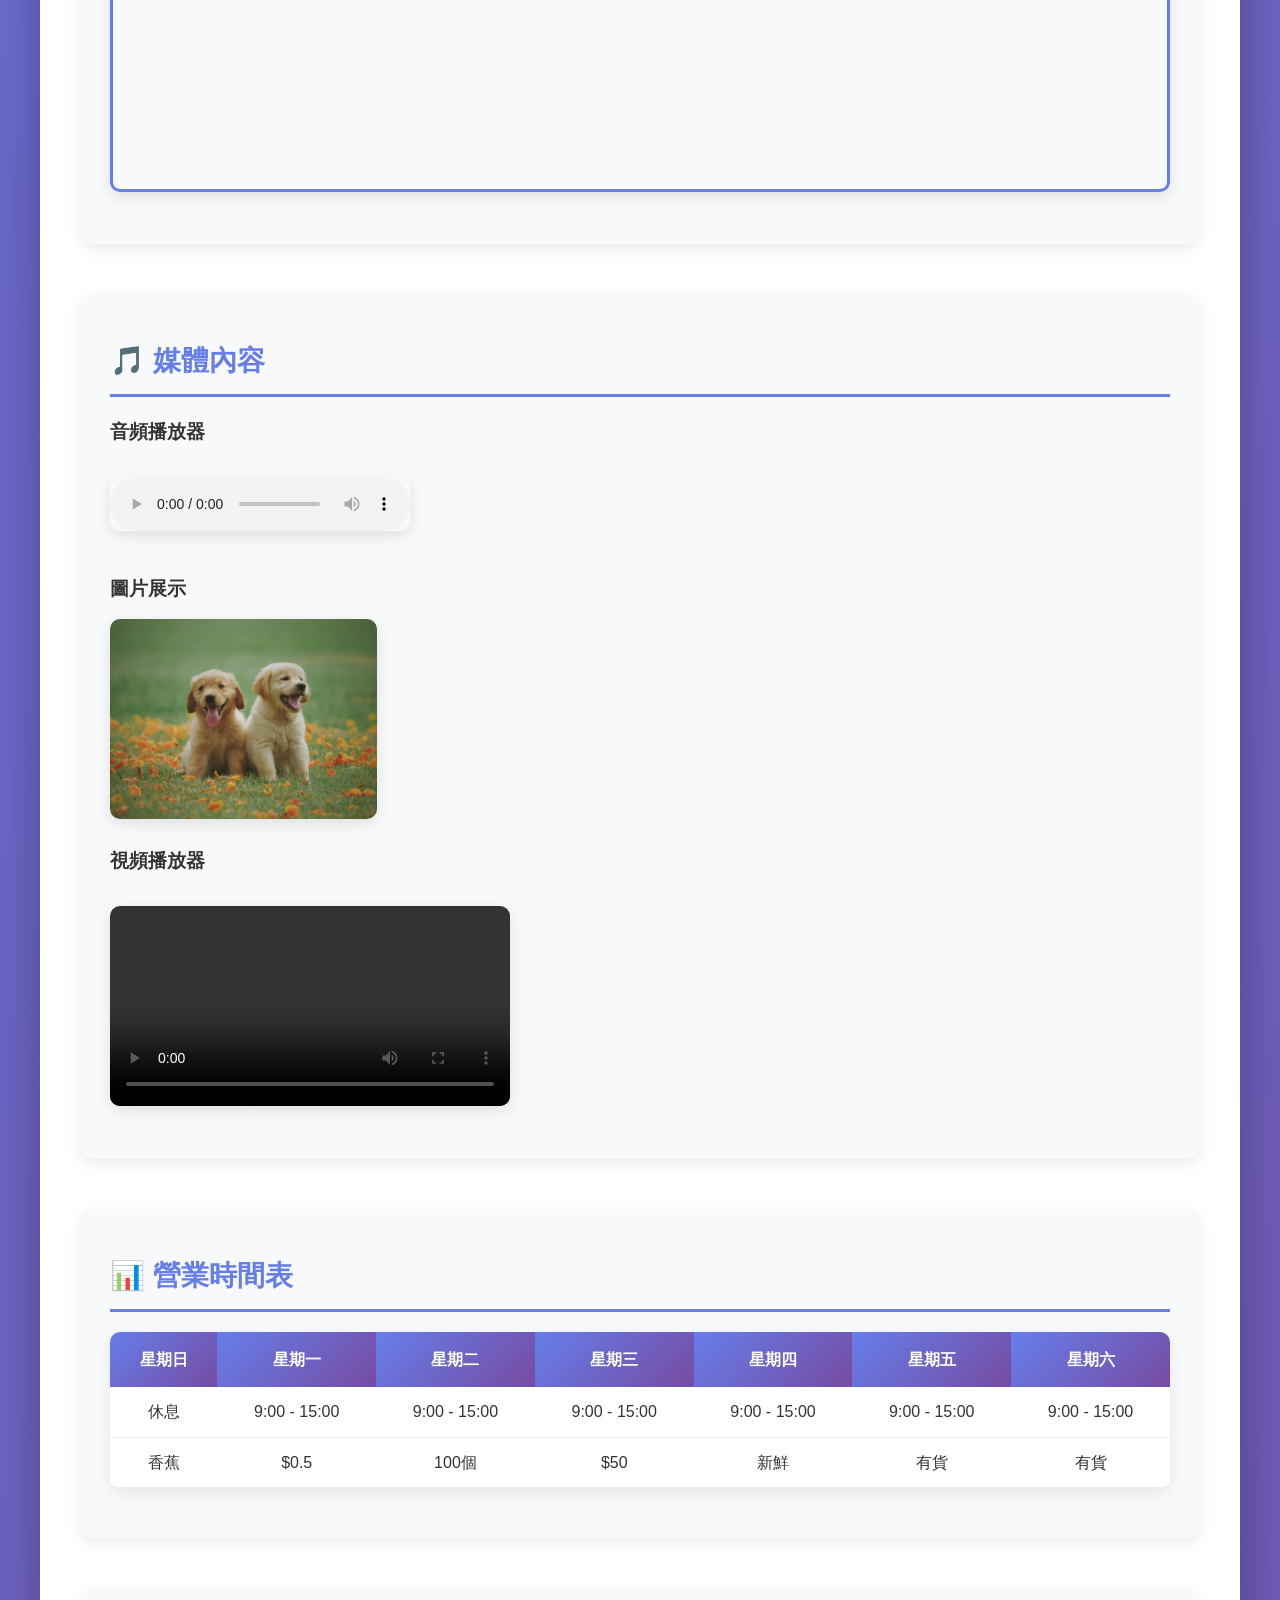
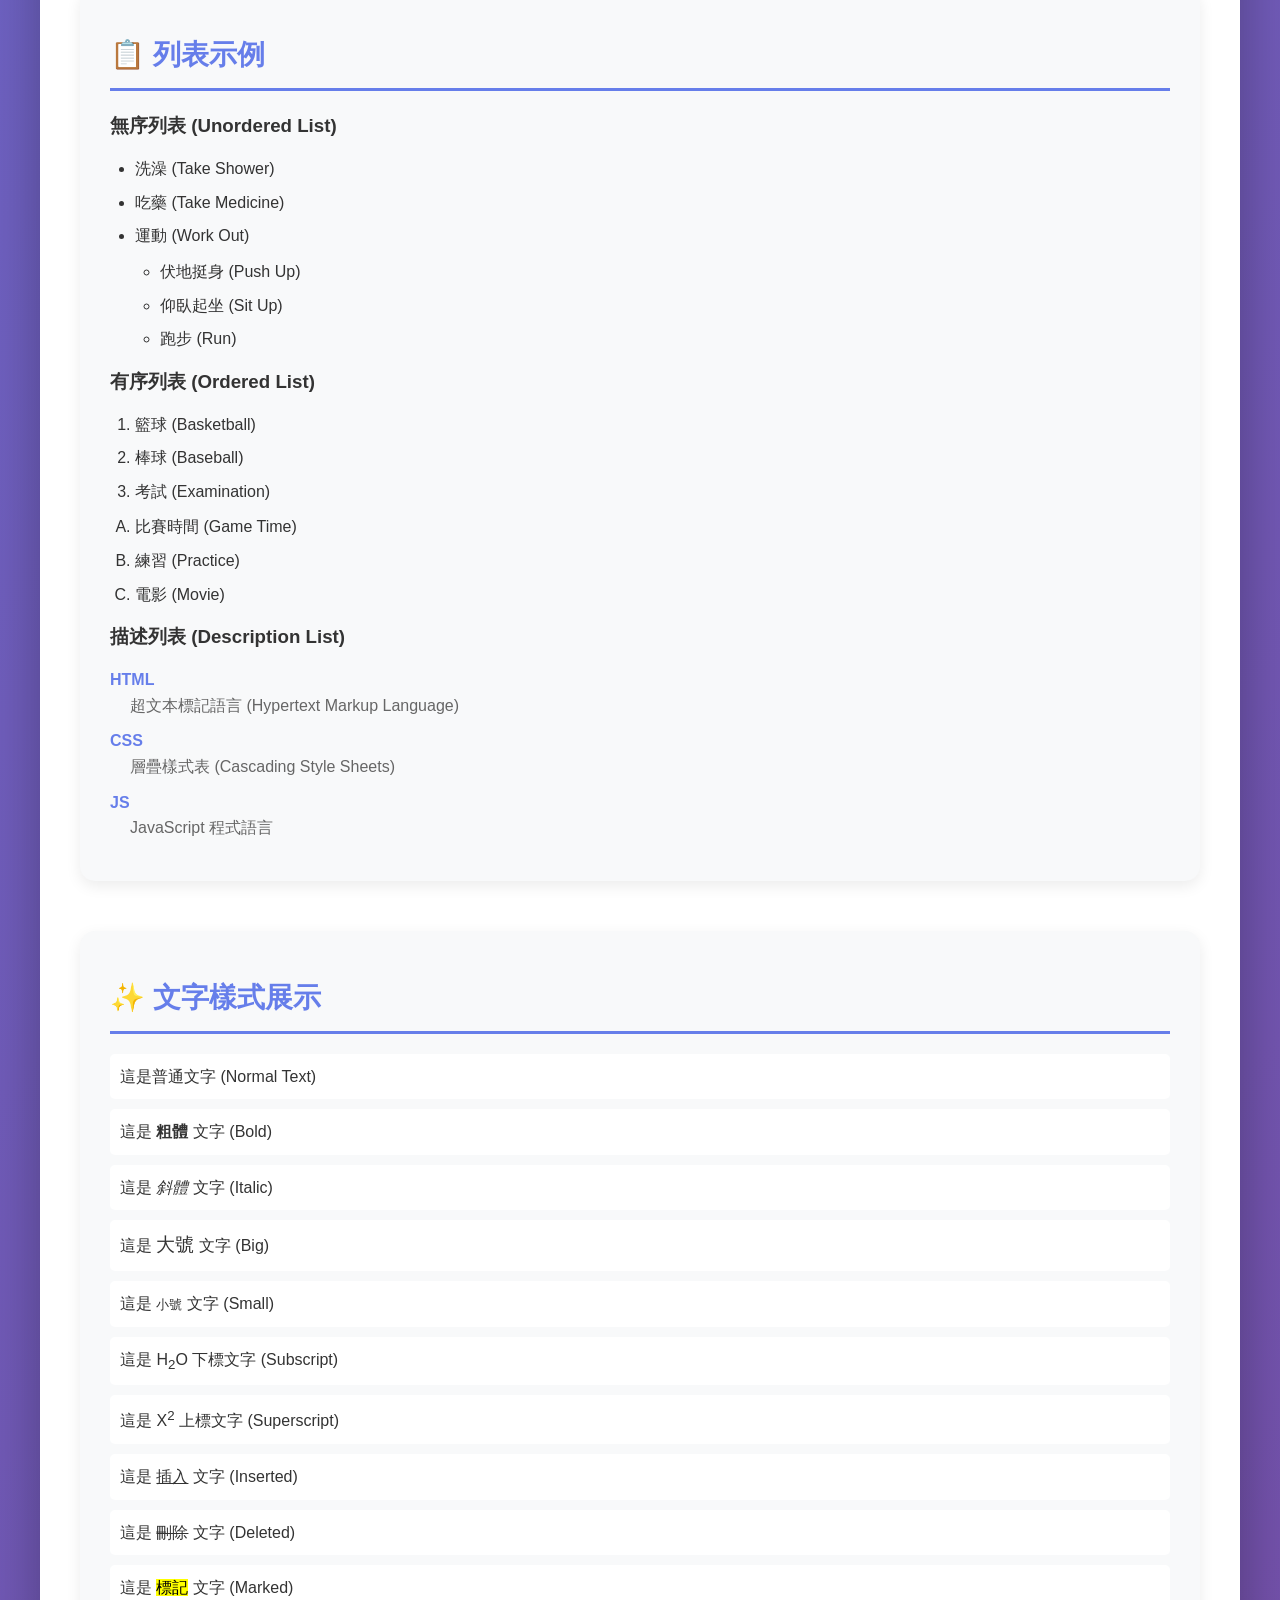
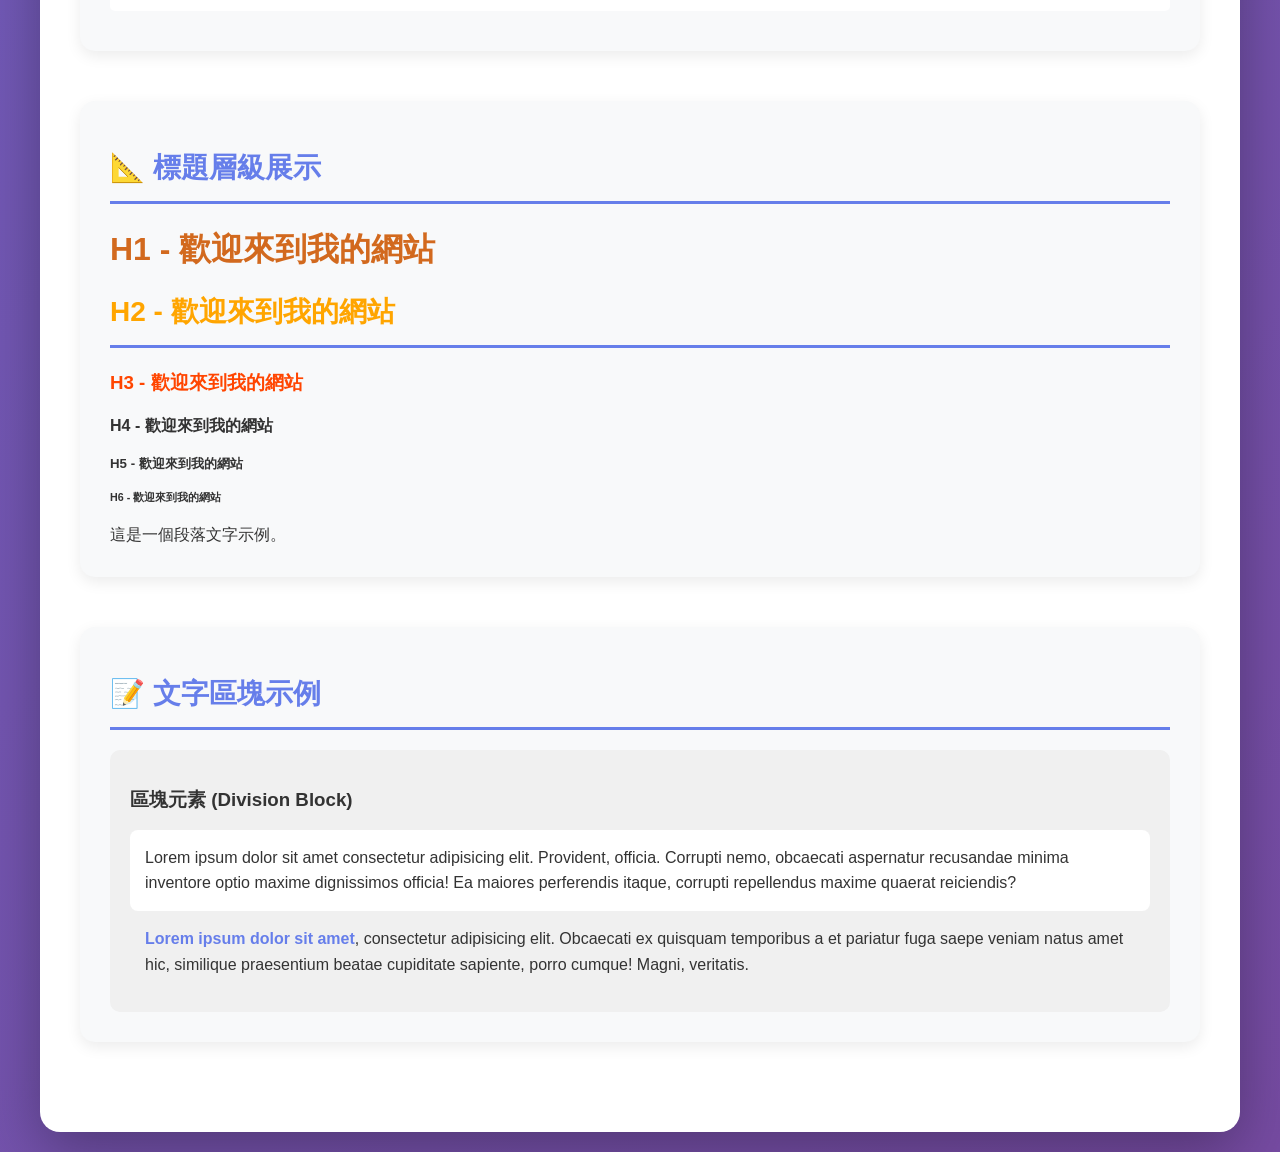
==== commit 85cb0b72: "words translation" ====
--- a/index.html
+++ b/index.html
@@ -13,7 +13,7 @@
     <div class="container">
         <div class="content">
             
-            <!-- 个人网站链接 -->
+            <!-- 個人網站連結 -->
             <div class="section" style="background: linear-gradient(135deg, #667eea 0%, #764ba2 100%); color: white; text-align: center;">
                 <h2 style="color: white; border-bottom: 3px solid white;">👤 個人介紹</h2>
                 <a href="https://jerry98166.github.io/Self-Introduction/" target="_blank" style="display: inline-block; background: rgba(255, 255, 255, 0.2); padding: 20px 40px; border-radius: 50px; color: white; text-decoration: none; font-size: 28px; font-weight: bold; transition: all 0.3s ease; backdrop-filter: blur(10px); margin-top: 10px;">
@@ -21,14 +21,14 @@
                 </a>
             </div>
             
-            <!-- 快速链接区 -->
+            <!-- 快速連結區 -->
             <div class="section">
                 <h2>🔗 快速連結</h2>
                 <div class="links-grid">
                     <div class="link-card">
                         <a href="https://www.google.com" target="_blank" title="前往 Google">
                             <h3>🔍 Google</h3>
-                            <p>搜索引擎</p>
+                            <p>搜尋引擎</p>
                         </a>
                     </div>
                     <div class="link-card">
@@ -52,18 +52,18 @@
                 </div>
             </div>
 
-            <!-- Google 搜索 -->
+            <!-- Google 搜尋 -->
             <div class="section">
                 <h2>🔎 Google 搜尋</h2>
                 <form action="https://www.google.com/search" method="get" target="_blank">
                     <div class="search-box">
-                        <input type="text" name="q" placeholder="在 Google 上搜索...">
-                        <button type="submit">搜索</button>
+                        <input type="text" name="q" placeholder="在 Google 上搜尋...">
+                        <button type="submit">搜尋</button>
                     </div>
                 </form>
             </div>
 
-            <!-- 用户注册表单 -->
+            <!-- 用戶註冊表單 -->
             <div class="section">
                 <h2>📝 用戶註冊表單</h2>
                 <form action="action_page.php" method="get" target="_blank">
@@ -138,7 +138,7 @@
                 </form>
             </div>
 
-            <!-- 互动按钮 -->
+            <!-- 互動按鈕 -->
             <div class="section">
                 <h2>🎯 互動按鈕</h2>
                 <a href="https://www.google.com" target="_blank">
@@ -156,14 +156,14 @@
                 </script>
             </div>
 
-            <!-- 嵌入内容 -->
+            <!-- 嵌入內容 -->
             <div class="section">
                 <h2>🖼️ 嵌入內容 (iFrames)</h2>
                 <iframe src="https://www.wikipedia.org" height="300" width="100%" title="維基百科"></iframe>
                 <iframe src="html/index2.html" style="border: 3px solid #667eea;" height="300" width="100%" title="Index 2"></iframe>
             </div>
 
-            <!-- 媒体内容 -->
+            <!-- 媒體內容 -->
             <div class="section">
                 <h2>🎵 媒體內容</h2>
                 
@@ -256,7 +256,7 @@
                 </dl>
             </div>
 
-            <!-- 文本样式展示 -->
+            <!-- 文本樣式展示 -->
             <div class="section">
                 <h2>✨ 文字樣式展示</h2>
                 <div class="text-examples">
@@ -273,7 +273,7 @@
                 </div>
             </div>
 
-            <!-- 标题展示 -->
+            <!-- 標題展示 -->
             <div class="section">
                 <h2>📐 標題層級展示</h2>
                 <h1 style="color: chocolate;">H1 - 歡迎來到我的網站</h1>
--- a/css/main.css
+++ b/css/main.css
@@ -1,4 +1,4 @@
-/* 全局样式 */
+/* 全局樣式 */
 * {
     margin: 0;
     padding: 0;
@@ -23,7 +23,7 @@
     overflow: hidden;
 }
 
-/* 顶部横幅 */
+/* 頂部橫幅 */
 .top-banner {
     background: linear-gradient(135deg, #667eea 0%, #764ba2 100%);
     padding: 30px;
@@ -50,12 +50,12 @@
     box-shadow: 0 10px 25px rgba(0, 0, 0, 0.2);
 }
 
-/* 主要内容区 */
+/* 主要內容區 */
 .content {
     padding: 40px;
 }
 
-/* 区块样式 */
+/* 區塊樣式 */
 .section {
     margin-bottom: 50px;
     padding: 30px;
@@ -72,7 +72,7 @@
     padding-bottom: 10px;
 }
 
-/* 链接网格 */
+/* 連結網格 */
 .links-grid {
     display: grid;
     grid-template-columns: repeat(auto-fit, minmax(250px, 1fr));
@@ -107,7 +107,7 @@
     font-size: 20px;
 }
 
-/* 表单样式 */
+/* 表單樣式 */
 form {
     background: white;
     padding: 30px;
@@ -149,7 +149,7 @@
     box-shadow: 0 0 0 3px rgba(102, 126, 234, 0.1);
 }
 
-/* 按钮样式 */
+/* 按鈕樣式 */
 button,
 input[type="submit"],
 input[type="reset"] {
@@ -176,7 +176,7 @@
     background: linear-gradient(135deg, #f093fb 0%, #f5576c 100%);
 }
 
-/* 搜索框样式 */
+/* 搜尋框樣式 */
 .search-box {
     display: flex;
     gap: 10px;
@@ -187,7 +187,7 @@
     flex: 1;
 }
 
-/* 单选框和复选框 */
+/* 單選框和複選框 */
 .radio-group,
 .checkbox-group {
     display: flex;
@@ -202,7 +202,7 @@
     margin-right: 5px;
 }
 
-/* 表格样式 */
+/* 表格樣式 */
 table {
     width: 100%;
     border-collapse: collapse;
@@ -231,7 +231,7 @@
     background: #f8f9fa;
 }
 
-/* 列表样式 */
+/* 列表樣式 */
 ul, ol {
     margin-left: 25px;
     margin-top: 10px;
@@ -250,7 +250,7 @@
     box-shadow: 0 5px 15px rgba(0, 0, 0, 0.1);
 }
 
-/* 媒体样式 */
+/* 媒體樣式 */
 audio,
 video {
     border-radius: 10px;
@@ -268,7 +268,7 @@
     transform: scale(1.05);
 }
 
-/* 文本样式展示 */
+/* 文本樣式展示 */
 .text-examples p {
     margin: 10px 0;
     padding: 10px;
@@ -276,12 +276,12 @@
     border-radius: 5px;
 }
 
-/* 标题样式 */
+/* 標題樣式 */
 h1, h2, h3, h4, h5, h6 {
     margin: 15px 0;
 }
 
-/* 响应式设计 */
+/* 響應式設計 */
 @media (max-width: 768px) {
     .container {
         margin: 10px;
@@ -314,7 +314,7 @@
     color: #666;
 }
 
-/* 交互式 demo 区域 */
+/* 交互式 demo 區域 */
 #demo {
     background: #fff3cd;
     padding: 15px;
@@ -323,7 +323,7 @@
     margin: 10px 0;
 }
 
-/* 分隔线 */
+/* 分隔線 */
 hr {
     border: none;
     height: 2px;
@@ -331,7 +331,7 @@
     margin: 30px 0;
 }
 
-/* 平滑滚动 */
+/* 平滑滾動 */
 html {
     scroll-behavior: smooth;
 }
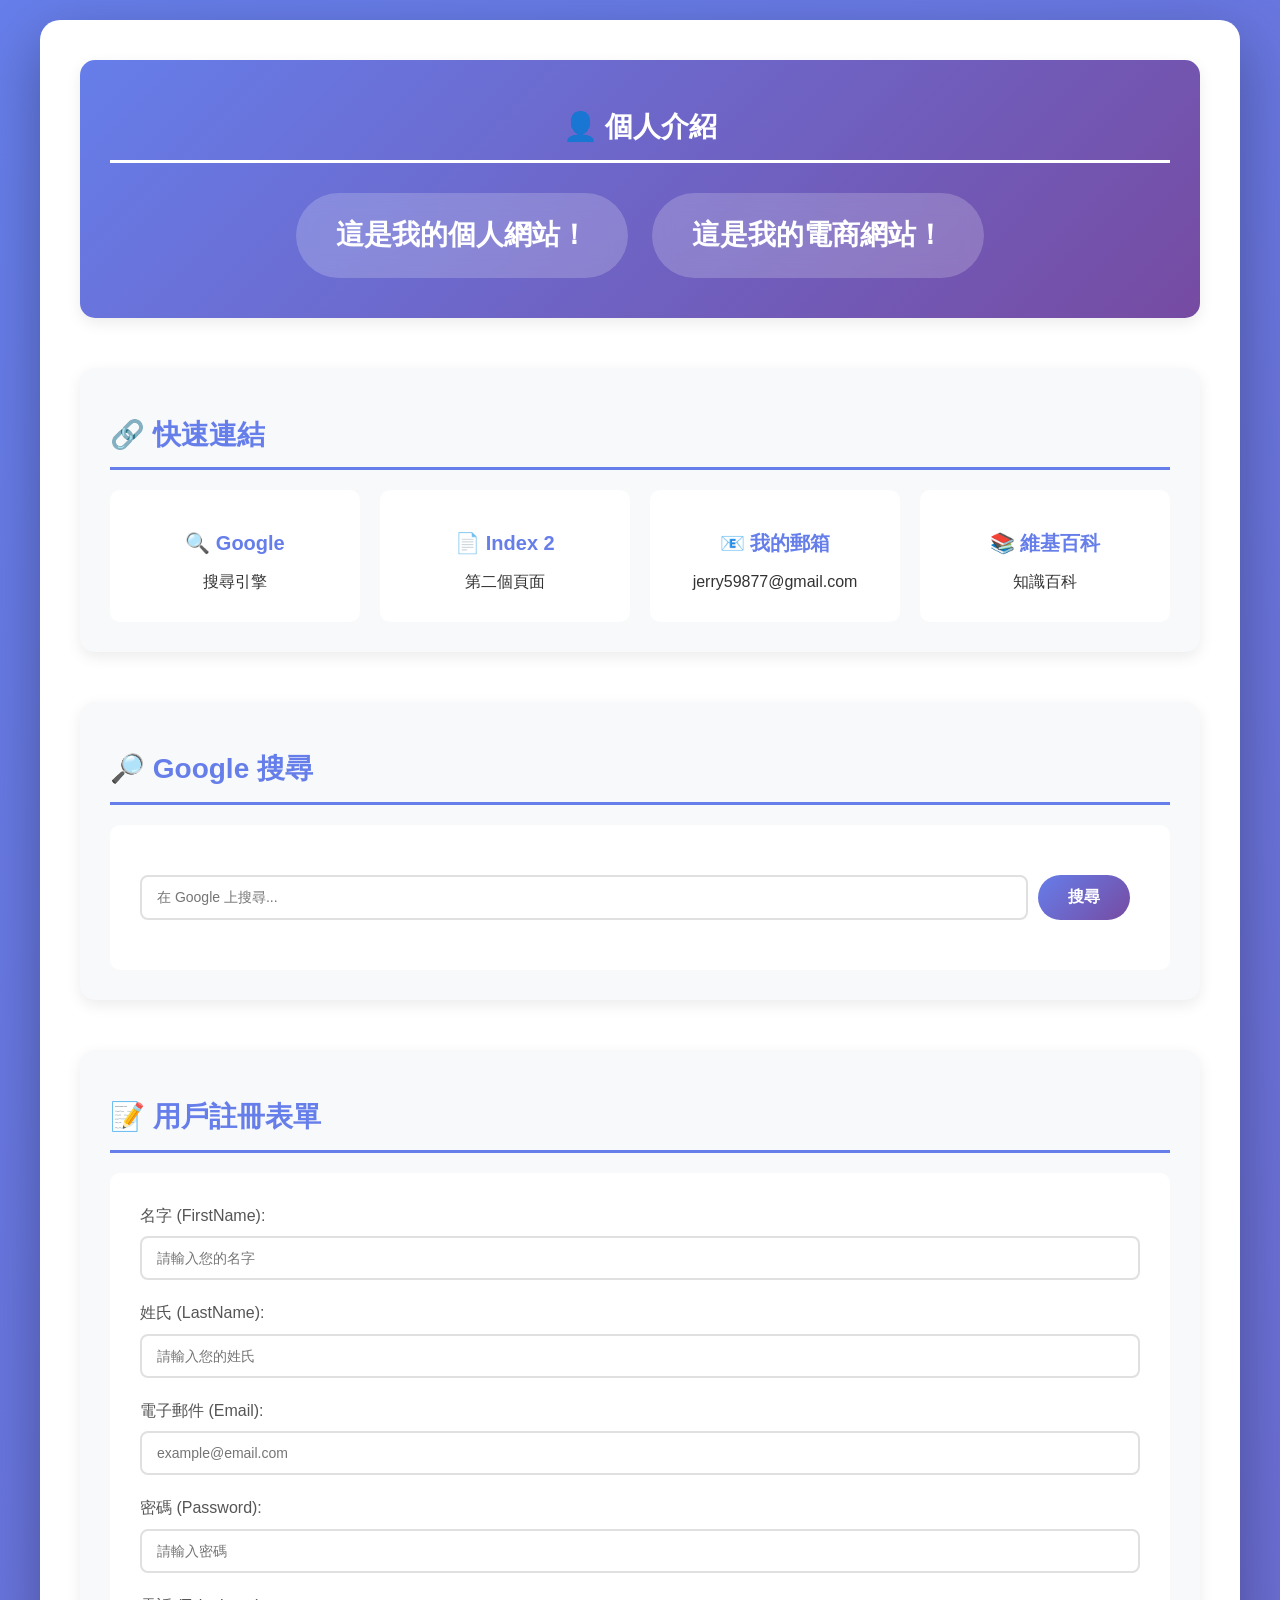
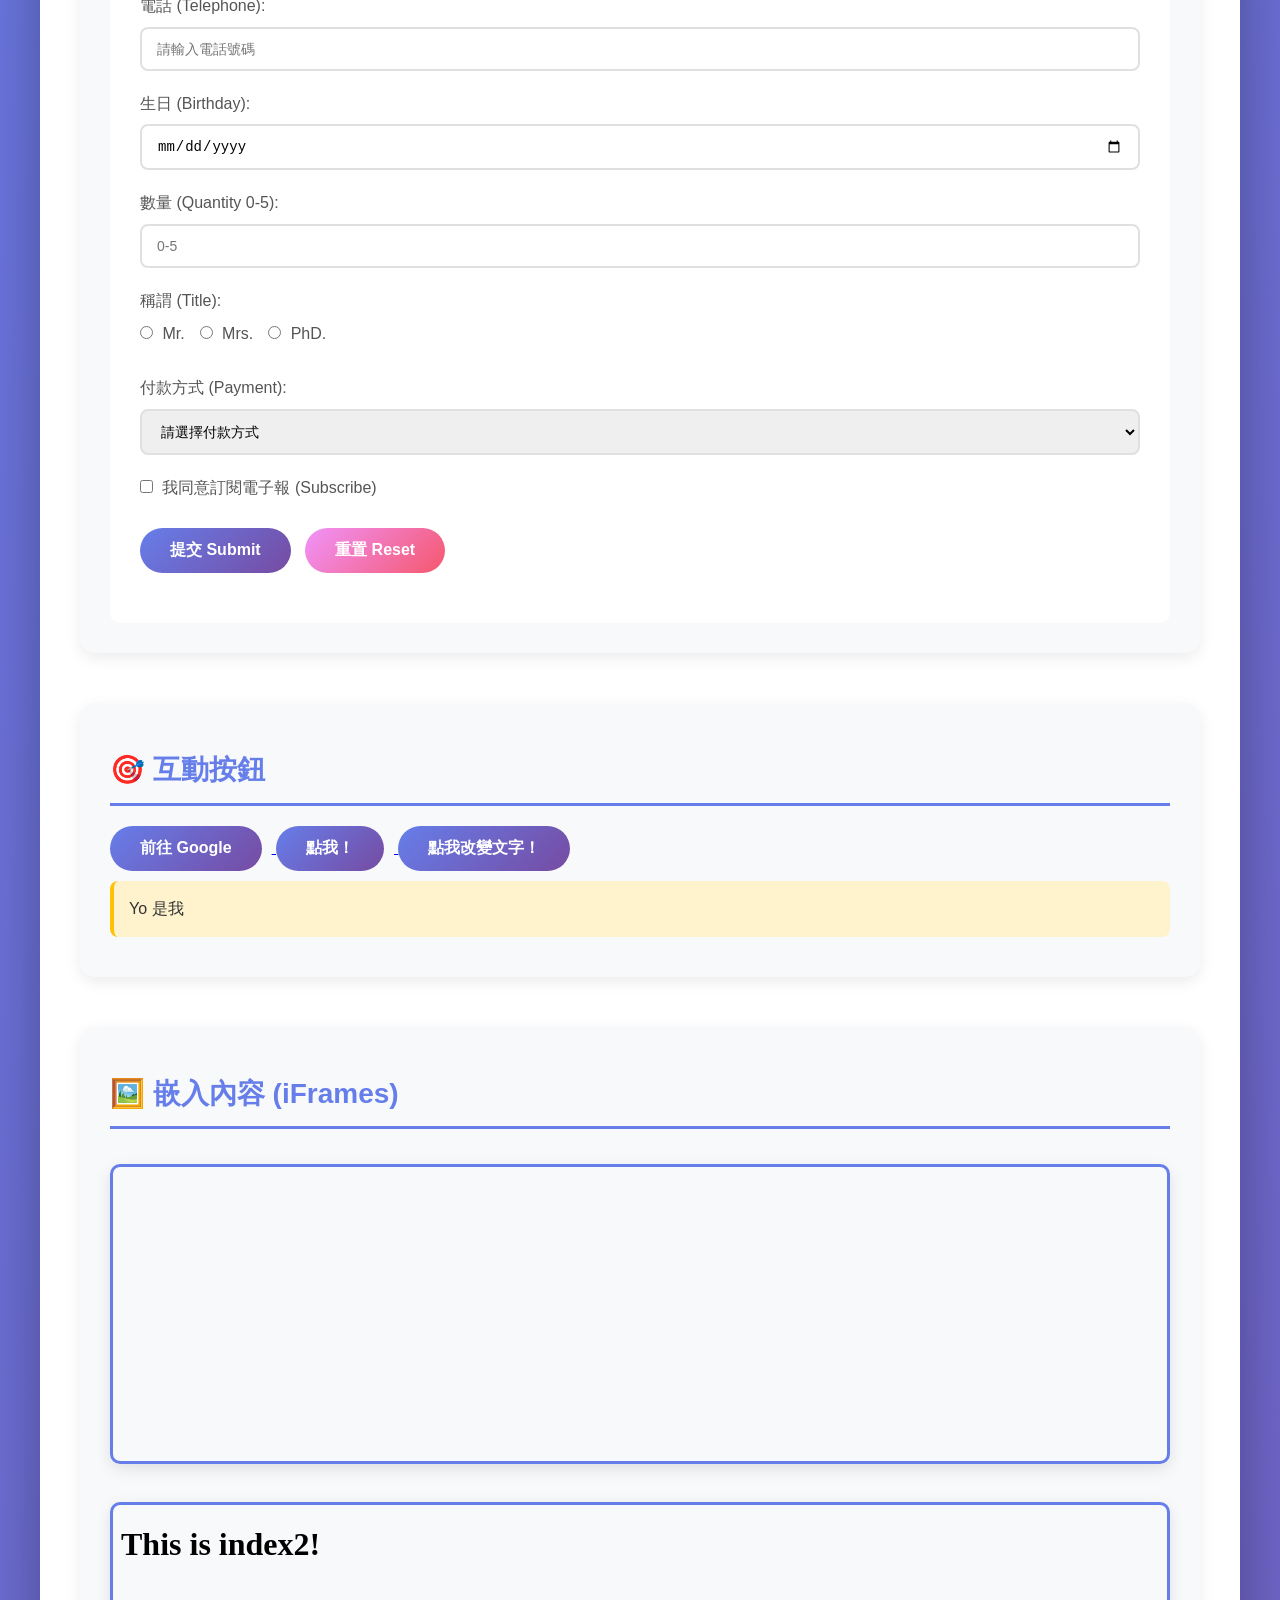
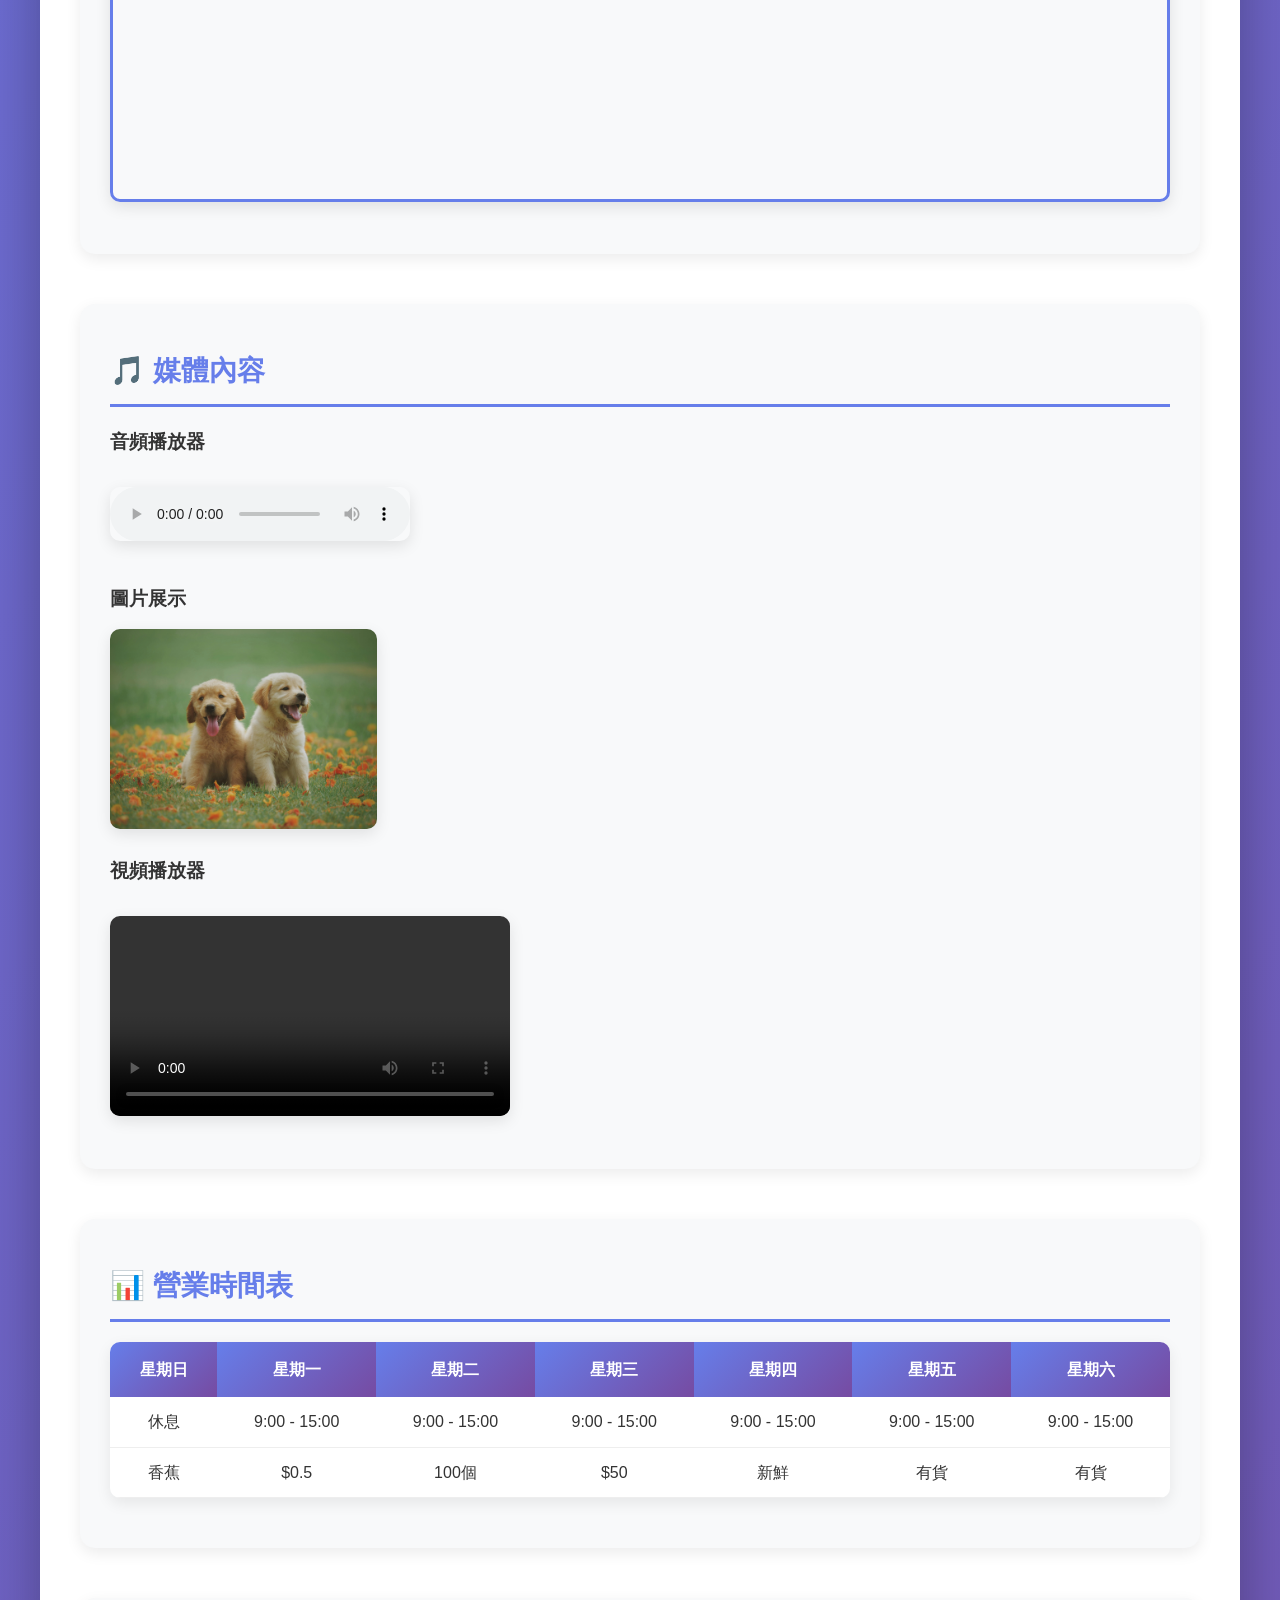
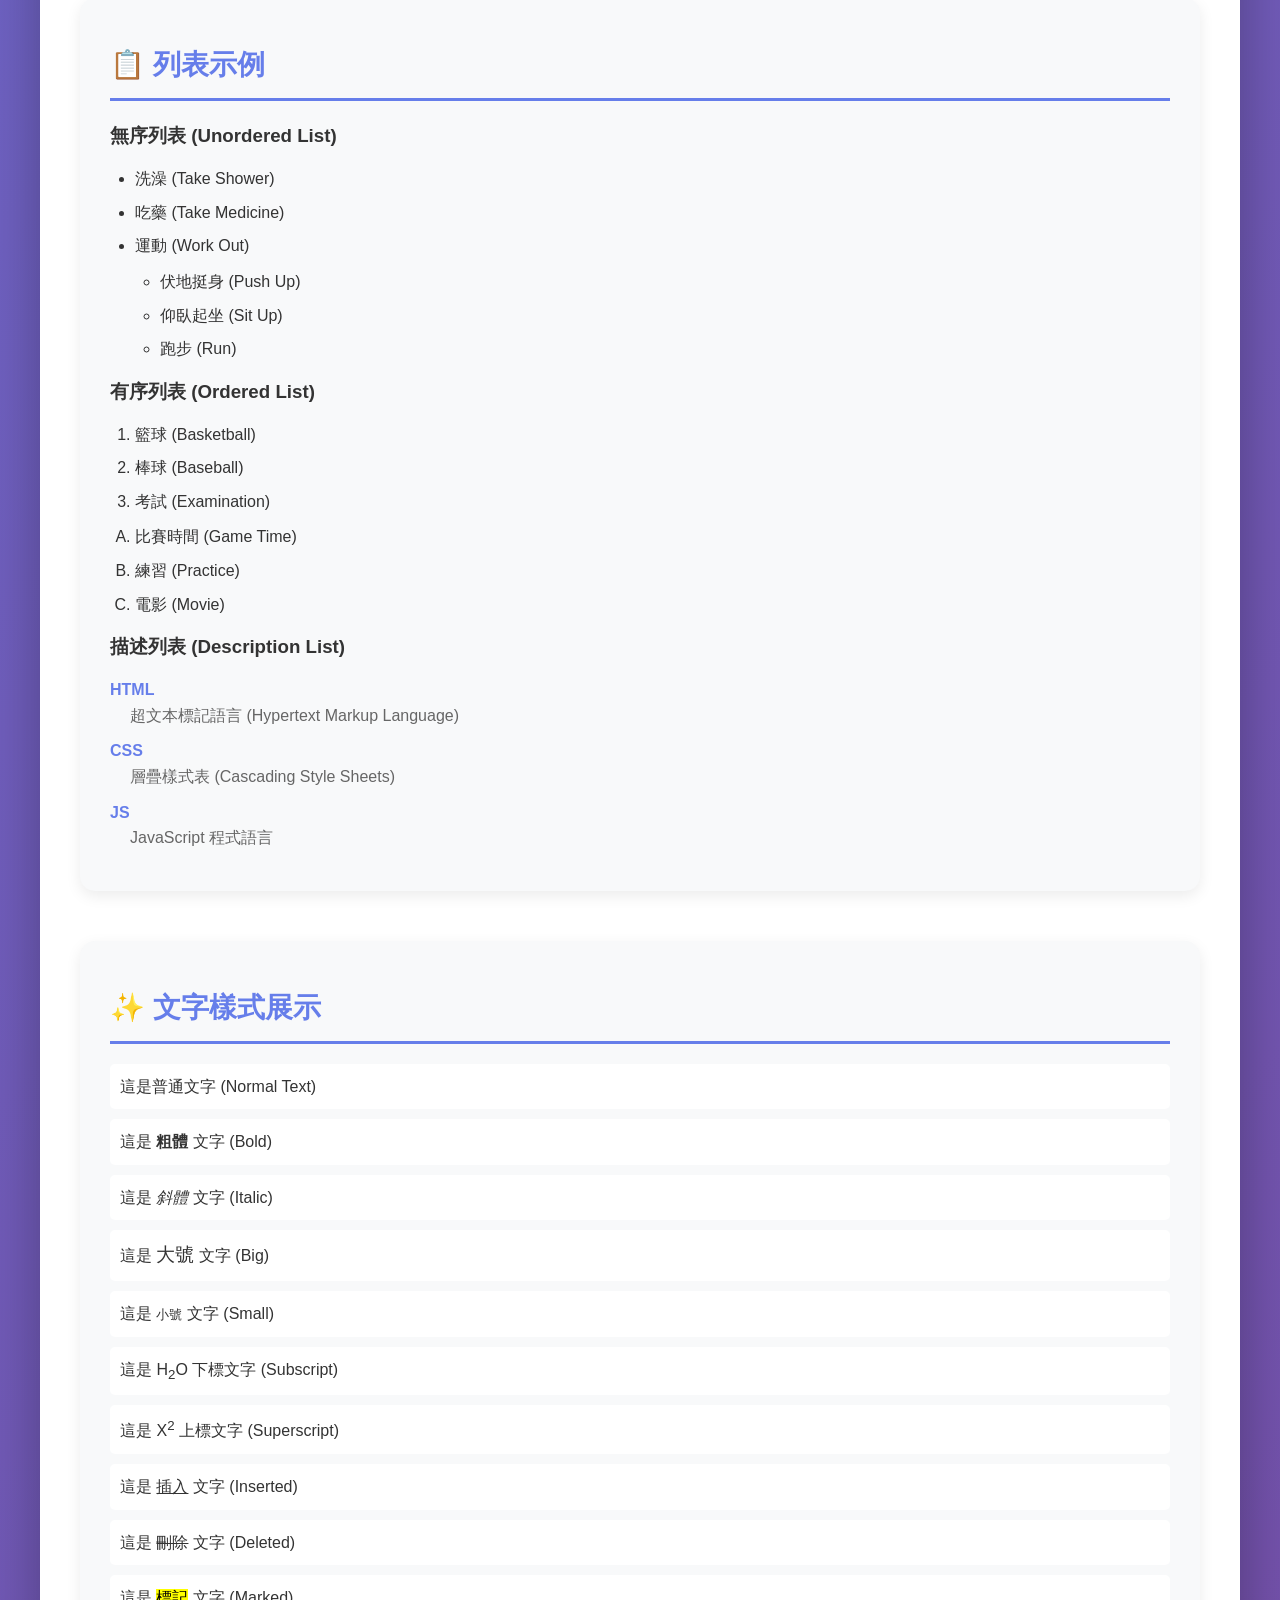
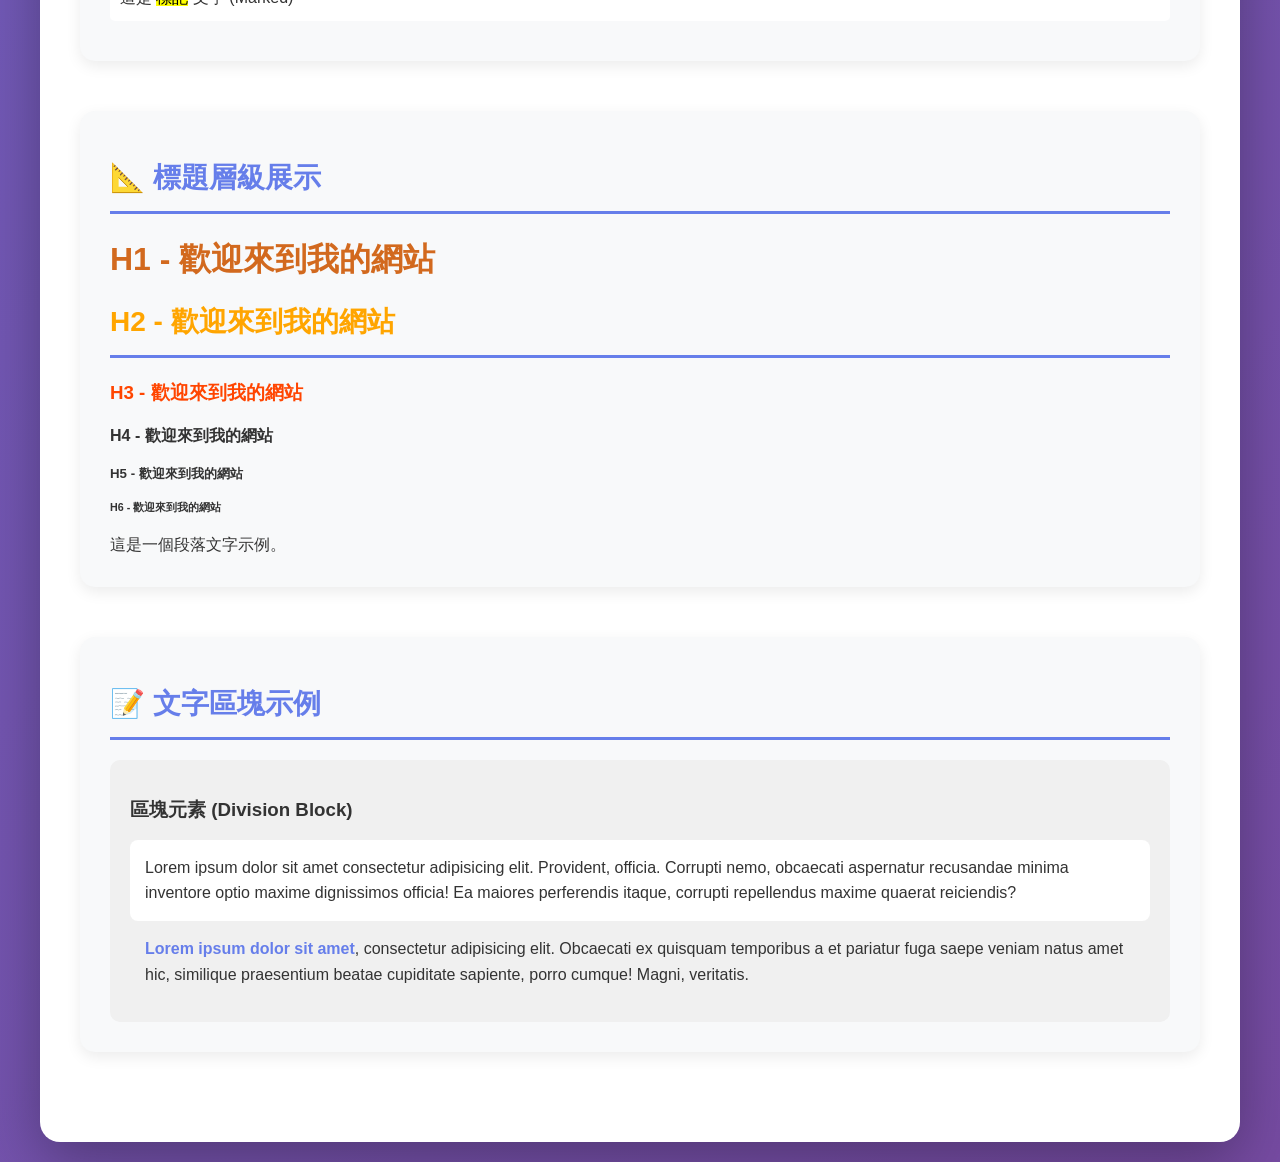
==== commit c040fd54: "Add e-commerce website link button" ====
--- a/index.html
+++ b/index.html
@@ -16,8 +16,11 @@
             <!-- 個人網站連結 -->
             <div class="section" style="background: linear-gradient(135deg, #667eea 0%, #764ba2 100%); color: white; text-align: center;">
                 <h2 style="color: white; border-bottom: 3px solid white;">👤 個人介紹</h2>
-                <a href="https://jerry98166.github.io/Self-Introduction/" target="_blank" style="display: inline-block; background: rgba(255, 255, 255, 0.2); padding: 20px 40px; border-radius: 50px; color: white; text-decoration: none; font-size: 28px; font-weight: bold; transition: all 0.3s ease; backdrop-filter: blur(10px); margin-top: 10px;">
+                <a href="https://jerry98166.github.io/Self-Introduction/" target="_blank" style="display: inline-block; background: rgba(255, 255, 255, 0.2); padding: 20px 40px; border-radius: 50px; color: white; text-decoration: none; font-size: 28px; font-weight: bold; transition: all 0.3s ease; backdrop-filter: blur(10px); margin: 10px;">
                     這是我的個人網站！
+                </a>
+                <a href="https://jerrywholesaleproject.vercel.app/" target="_blank" style="display: inline-block; background: rgba(255, 255, 255, 0.2); padding: 20px 40px; border-radius: 50px; color: white; text-decoration: none; font-size: 28px; font-weight: bold; transition: all 0.3s ease; backdrop-filter: blur(10px); margin: 10px;">
+                    這是我的電商網站！
                 </a>
             </div>
             
